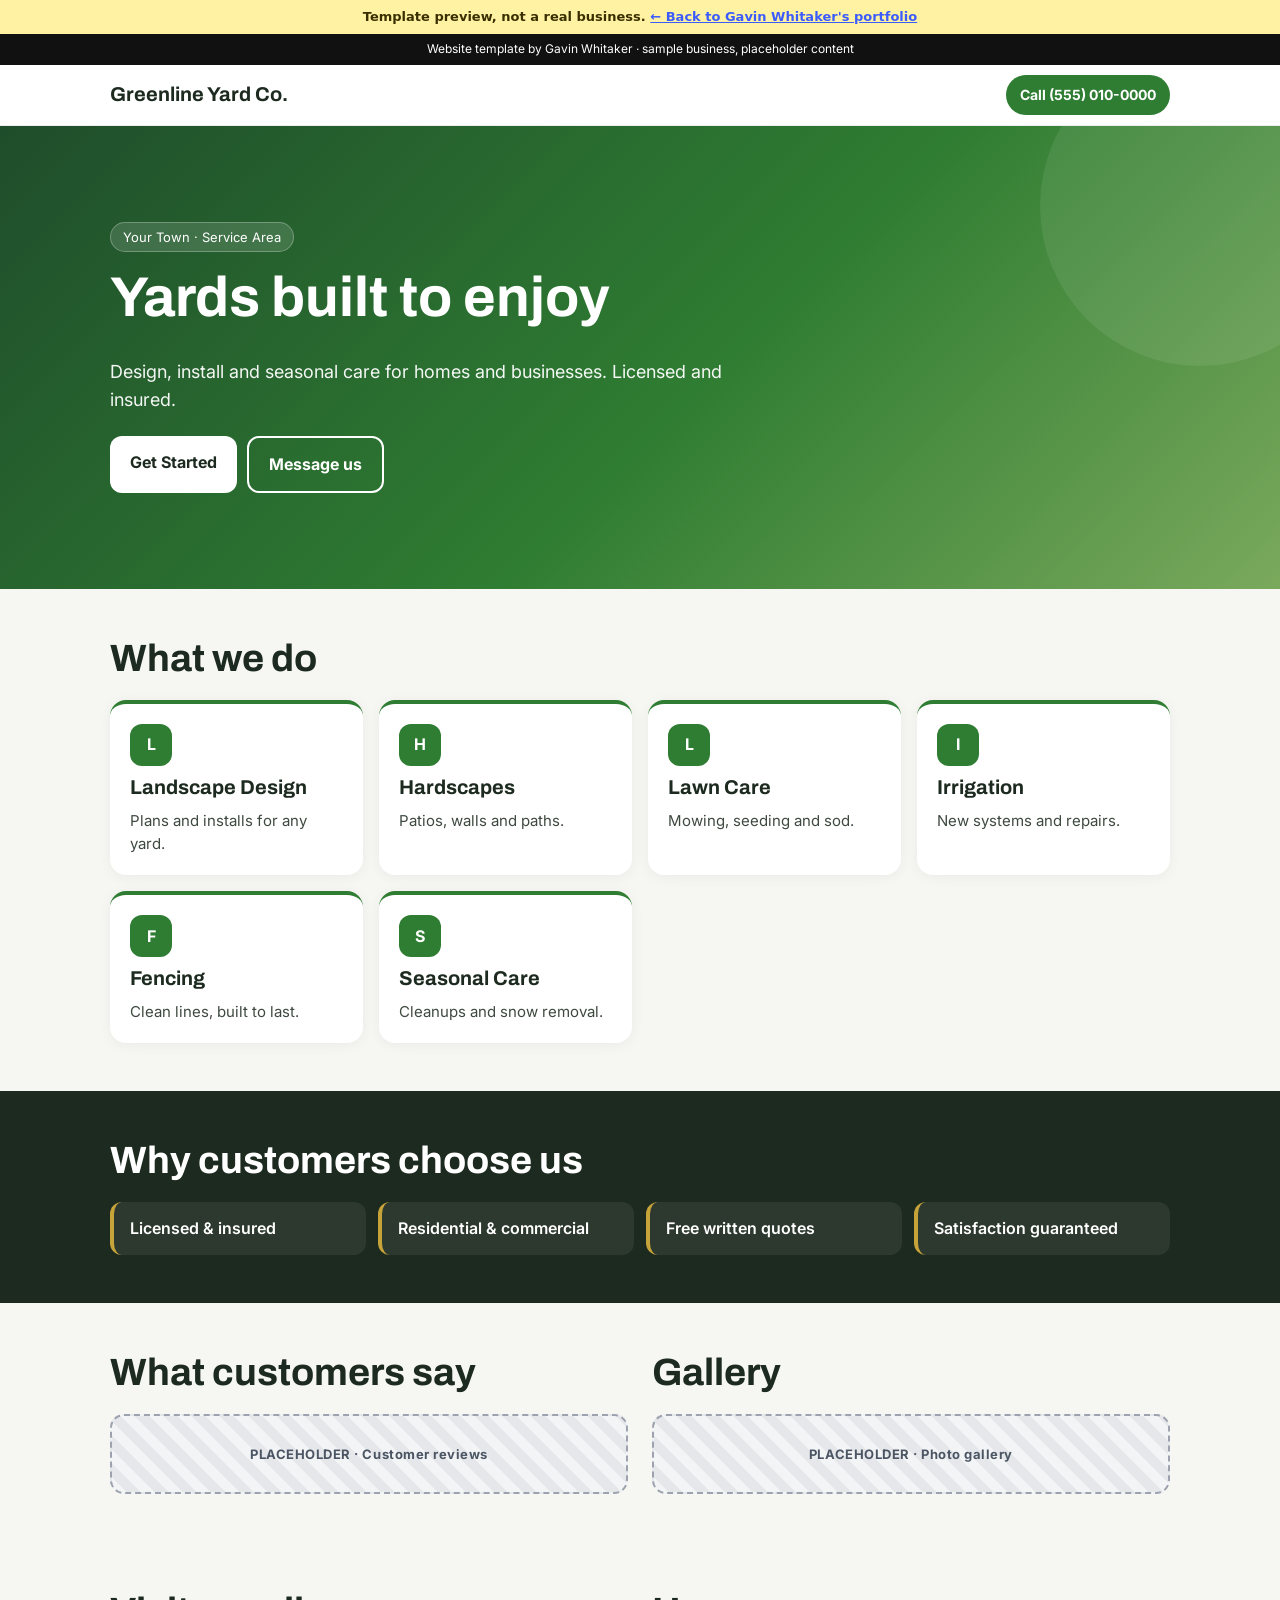
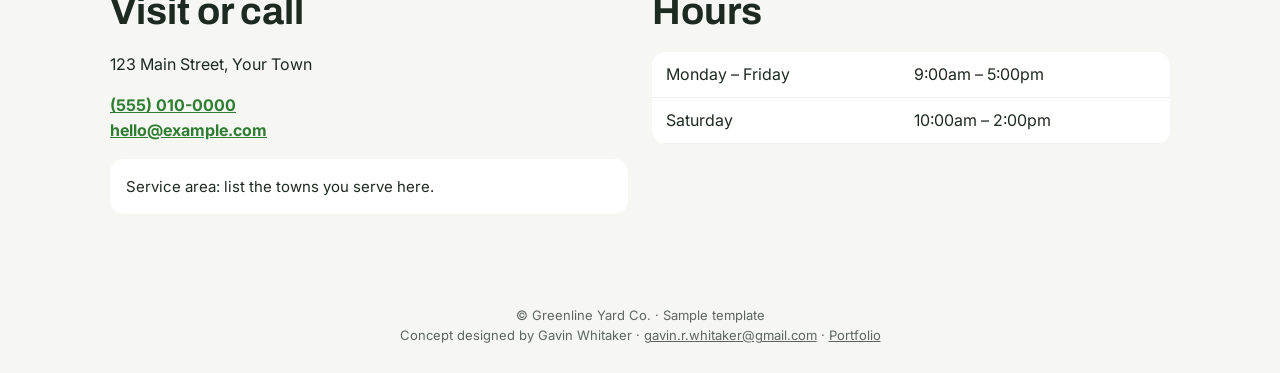
==== templates/greenline-yard-co/index.html @ edeb5aa5 "Add template gallery (templates.html) built from templates.json" ====
<!doctype html><html lang="en"><head><meta charset="utf-8"><meta name="robots" content="noindex, nofollow"><meta name="viewport" content="width=device-width,initial-scale=1">
<title>Greenline Yard Co. | Template</title>
<link href="https://fonts.googleapis.com/css2?family=Archivo:wght@500;700&family=Inter:wght@400;600;700&display=swap" rel="stylesheet">
<style>
:root{--bg:#f6f7f2;--ink:#1d2a1f;--acc:#2f7d32;--acc2:#c7a43a}
*{box-sizing:border-box}body{margin:0;font-family:Inter,system-ui,sans-serif;background:var(--bg);color:var(--ink);line-height:1.55;padding-bottom:76px}
h1,h2,h3{font-family:'Archivo',Georgia,serif;line-height:1.15;margin:0 0 .5em}
a{color:inherit}.wrap{max-width:1100px;margin:0 auto;padding:0 20px}
.mock{background:#111;color:#fff;font-size:12px;text-align:center;padding:6px}
header{position:sticky;top:0;z-index:5;background:rgba(255,255,255,.95);backdrop-filter:blur(6px);border-bottom:1px solid #0001}
header .wrap{display:flex;align-items:center;justify-content:space-between;height:60px}
.logo{font-family:'Archivo',serif;font-weight:700;font-size:20px}
.hcall{background:var(--acc);color:#fff;text-decoration:none;padding:9px 14px;border-radius:999px;font-weight:700;font-size:14px}
.hero{background:linear-gradient(135deg,#1f4d2b 0%,#2f7d32 55%,#7aa95c 100%);color:#fff;padding:56px 0 64px;position:relative;overflow:hidden}
.hero:after{content:"";position:absolute;right:-80px;top:-80px;width:320px;height:320px;border-radius:50%;background:#ffffff14}
.badge{display:inline-block;background:#ffffff22;border:1px solid #ffffff44;padding:4px 12px;border-radius:999px;font-size:13px;margin-bottom:14px}
.hero h1{font-size:clamp(32px,7vw,56px)}.hero p{font-size:18px;max-width:620px;opacity:.95}
.btns{display:flex;gap:10px;flex-wrap:wrap;margin-top:22px}
.btn{display:inline-block;padding:14px 20px;border-radius:12px;font-weight:700;text-decoration:none;background:#fff;color:var(--ink)}
.btn.alt{background:transparent;border:2px solid #fff;color:#fff}
section{padding:48px 0}h2{font-size:clamp(26px,5vw,38px)}
.grid{display:grid;gap:16px;grid-template-columns:repeat(auto-fit,minmax(230px,1fr))}
.card{background:#fff;border-radius:16px;padding:20px;box-shadow:0 2px 14px #0000000d;border-top:4px solid var(--acc)}
.card h3{font-size:20px}.card p{margin:0;font-size:15px;opacity:.85}
.ic{width:42px;height:42px;border-radius:12px;background:var(--acc);color:#fff;display:grid;place-items:center;font-weight:700;margin-bottom:10px}
.trust{background:var(--ink);color:#fff}.trust ul{list-style:none;padding:0;margin:0;display:grid;gap:12px;grid-template-columns:repeat(auto-fit,minmax(220px,1fr))}
.trust li{padding:14px 16px;border-radius:12px;background:#ffffff12;border-left:4px solid var(--acc2);font-weight:600}
blockquote{margin:0 0 14px;background:#fff;padding:18px;border-radius:14px;box-shadow:0 2px 10px #0000000a;font-style:italic}
cite{display:block;margin-top:8px;font-style:normal;font-weight:700;font-size:14px;color:var(--acc)}
.ph{border:2px dashed #9ca3af;background:repeating-linear-gradient(45deg,#f3f4f6,#f3f4f6 10px,#e5e7eb 10px,#e5e7eb 20px);color:#4b5563;border-radius:14px;padding:28px 16px;text-align:center;font-weight:700;font-size:13px;letter-spacing:.04em}
.two{display:grid;gap:24px;grid-template-columns:repeat(auto-fit,minmax(300px,1fr))}
table{width:100%;border-collapse:collapse;background:#fff;border-radius:14px;overflow:hidden}td{padding:10px 14px;border-bottom:1px solid #eee}
.area{background:#fff;padding:16px;border-radius:14px;font-size:15px}
.contact a{color:var(--acc);font-weight:700}
footer{padding:28px 0;font-size:13px;opacity:.7;text-align:center}
.sticky{position:fixed;left:0;right:0;bottom:0;display:grid;grid-template-columns:1fr 1fr;gap:8px;padding:10px;background:#fff;box-shadow:0 -4px 16px #0002;z-index:9}
.sticky a{text-align:center;padding:14px;border-radius:12px;font-weight:700;text-decoration:none;background:var(--acc);color:#fff}.sticky a+a{background:var(--ink)}
@media(min-width:900px){.sticky{display:none}body{padding-bottom:0}.hero{padding:96px 0}}
</style></head>
<body><div class="gw-note" style="background:#fff3a3;color:#3a2f00;font:600 13px/1.4 system-ui,sans-serif;text-align:center;padding:8px 12px">Template preview, not a real business. <a href="https://gavin-whitaker.github.io/templates.html" style="color:#3b5bfd">← Back to Gavin Whitaker's portfolio</a></div>
<div class="mock">Website template by Gavin Whitaker &middot; sample business, placeholder content</div>
<header><div class="wrap"><div class="logo">Greenline Yard Co.</div><a class="hcall" href="#contact">Call (555) 010-0000</a></div></header>
<div class="hero"><div class="wrap"><span class="badge">Your Town · Service Area</span><h1>Yards built to enjoy</h1><p>Design, install and seasonal care for homes and businesses. Licensed and insured.</p>
<div class="btns"><a class="btn" href="#contact">Get Started</a><a class="btn alt" href="#contact">Message us</a></div></div></div>
<section><div class="wrap"><h2>What we do</h2><div class="grid"><div class="card"><div class="ic">L</div><h3>Landscape Design</h3><p>Plans and installs for any yard.</p></div><div class="card"><div class="ic">H</div><h3>Hardscapes</h3><p>Patios, walls and paths.</p></div><div class="card"><div class="ic">L</div><h3>Lawn Care</h3><p>Mowing, seeding and sod.</p></div><div class="card"><div class="ic">I</div><h3>Irrigation</h3><p>New systems and repairs.</p></div><div class="card"><div class="ic">F</div><h3>Fencing</h3><p>Clean lines, built to last.</p></div><div class="card"><div class="ic">S</div><h3>Seasonal Care</h3><p>Cleanups and snow removal.</p></div></div></div></section>
<section class="trust"><div class="wrap"><h2>Why customers choose us</h2><ul><li>Licensed &amp; insured</li><li>Residential &amp; commercial</li><li>Free written quotes</li><li>Satisfaction guaranteed</li></ul></div></section>
<section><div class="wrap two"><div><h2>What customers say</h2><div class="ph">PLACEHOLDER &middot; Customer reviews</div></div><div><h2>Gallery</h2><div class="ph">PLACEHOLDER &middot; Photo gallery</div></div></div></section>
<section id="contact"><div class="wrap two contact"><div><h2>Visit or call</h2><p>123 Main Street, Your Town</p><p><a href="#contact">(555) 010-0000</a><br><a href="#contact">hello@example.com</a></p><p class="area">Service area: list the towns you serve here.</p></div><div><h2>Hours</h2><table><tr><td>Monday – Friday</td><td>9:00am – 5:00pm</td></tr><tr><td>Saturday</td><td>10:00am – 2:00pm</td></tr></table></div></div></section>
<footer>&copy; Greenline Yard Co. &middot; Sample template<br>Concept designed by Gavin Whitaker &middot; <a href="mailto:gavin.r.whitaker@gmail.com">gavin.r.whitaker@gmail.com</a> &middot; <a href="https://gavin-whitaker.github.io">Portfolio</a></footer>
<div class="sticky"><a href="#contact">Call</a><a href="#contact">Message</a></div>
</body></html>
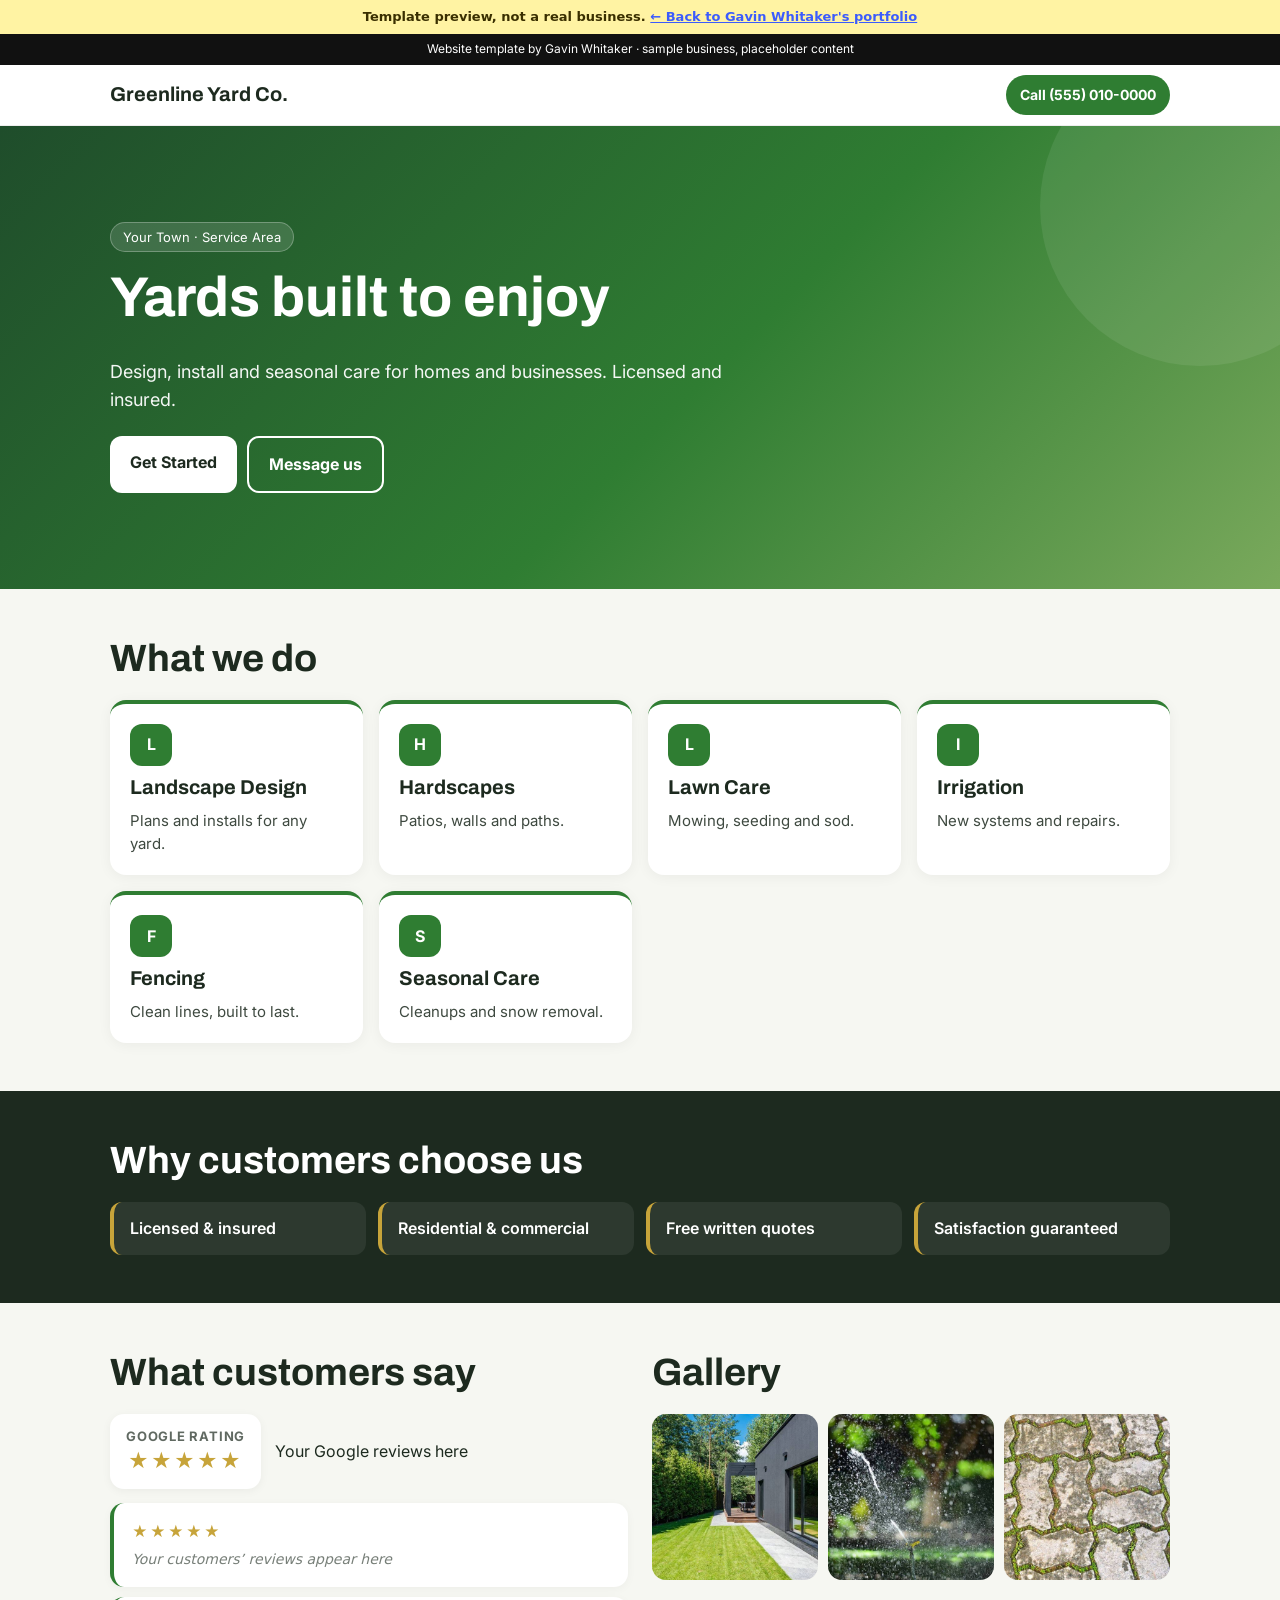
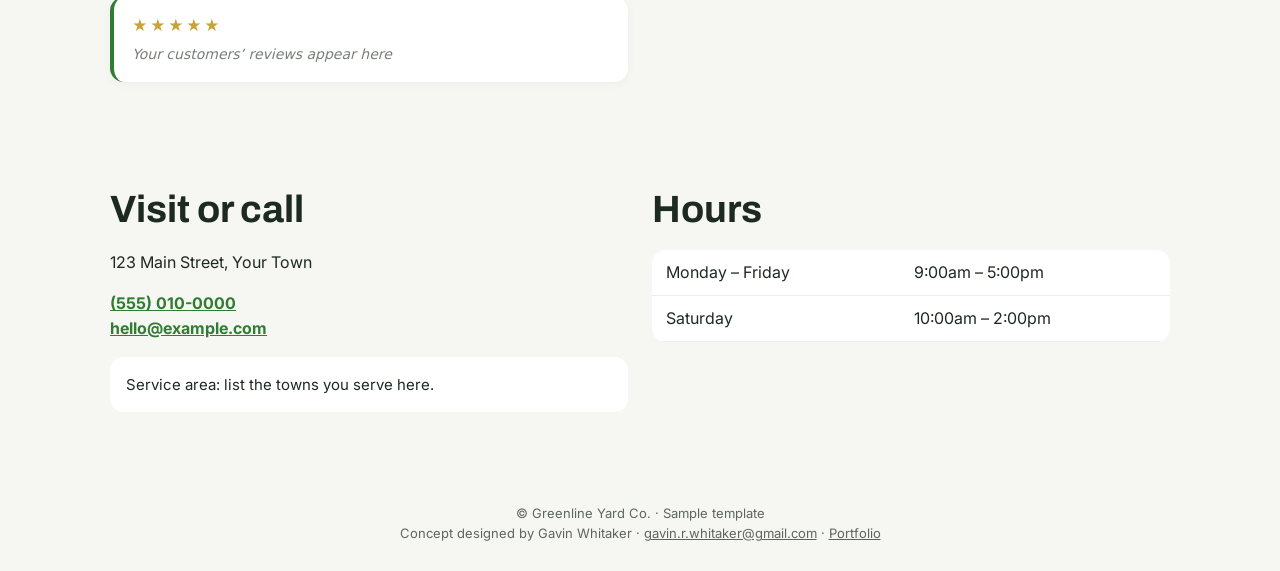
==== commit 99de881d: "Templates: gallery photos, Google reviews section, new thumbs and descriptions" ====
--- a/templates/greenline-yard-co/index.html
+++ b/templates/greenline-yard-co/index.html
@@ -36,6 +36,11 @@
 .sticky{position:fixed;left:0;right:0;bottom:0;display:grid;grid-template-columns:1fr 1fr;gap:8px;padding:10px;background:#fff;box-shadow:0 -4px 16px #0002;z-index:9}
 .sticky a{text-align:center;padding:14px;border-radius:12px;font-weight:700;text-decoration:none;background:var(--acc);color:#fff}.sticky a+a{background:var(--ink)}
 @media(min-width:900px){.sticky{display:none}body{padding-bottom:0}.hero{padding:96px 0}}
+.gal{display:grid;gap:10px;grid-template-columns:repeat(3,1fr)}.gal img{width:100%;aspect-ratio:1;object-fit:cover;border-radius:14px;display:block}
+.revtop{display:flex;align-items:center;gap:14px;margin-bottom:14px}.rbadge{background:#fff;border-radius:14px;padding:12px 16px;box-shadow:0 2px 10px #0000000d;text-align:center}
+.rbadge b{display:block;font-size:13px;letter-spacing:.06em;text-transform:uppercase;opacity:.7}.stars{color:var(--acc2);font-size:20px;letter-spacing:2px}
+.rcard{background:#fff;border-radius:14px;padding:16px 18px;margin-bottom:10px;box-shadow:0 2px 10px #0000000a;border-left:4px solid var(--acc)}
+.rcard .stars{font-size:15px}.rcard p{margin:6px 0 0;font-size:14px;opacity:.6;font-style:italic}
 </style></head>
 <body><div class="gw-note" style="background:#fff3a3;color:#3a2f00;font:600 13px/1.4 system-ui,sans-serif;text-align:center;padding:8px 12px">Template preview, not a real business. <a href="https://gavin-whitaker.github.io/templates.html" style="color:#3b5bfd">← Back to Gavin Whitaker's portfolio</a></div>
 <div class="mock">Website template by Gavin Whitaker &middot; sample business, placeholder content</div>
@@ -44,7 +49,7 @@
 <div class="btns"><a class="btn" href="#contact">Get Started</a><a class="btn alt" href="#contact">Message us</a></div></div></div>
 <section><div class="wrap"><h2>What we do</h2><div class="grid"><div class="card"><div class="ic">L</div><h3>Landscape Design</h3><p>Plans and installs for any yard.</p></div><div class="card"><div class="ic">H</div><h3>Hardscapes</h3><p>Patios, walls and paths.</p></div><div class="card"><div class="ic">L</div><h3>Lawn Care</h3><p>Mowing, seeding and sod.</p></div><div class="card"><div class="ic">I</div><h3>Irrigation</h3><p>New systems and repairs.</p></div><div class="card"><div class="ic">F</div><h3>Fencing</h3><p>Clean lines, built to last.</p></div><div class="card"><div class="ic">S</div><h3>Seasonal Care</h3><p>Cleanups and snow removal.</p></div></div></div></section>
 <section class="trust"><div class="wrap"><h2>Why customers choose us</h2><ul><li>Licensed &amp; insured</li><li>Residential &amp; commercial</li><li>Free written quotes</li><li>Satisfaction guaranteed</li></ul></div></section>
-<section><div class="wrap two"><div><h2>What customers say</h2><div class="ph">PLACEHOLDER &middot; Customer reviews</div></div><div><h2>Gallery</h2><div class="ph">PLACEHOLDER &middot; Photo gallery</div></div></div></section>
+<section><div class="wrap two"><div><h2>What customers say</h2><div class="revtop"><div class="rbadge"><b>Google rating</b><span class="stars">★★★★★</span></div><div>Your Google reviews here</div></div><div class="rcard"><span class="stars">★★★★★</span><p>Your customers’ reviews appear here</p></div><div class="rcard"><span class="stars">★★★★★</span><p>Your customers’ reviews appear here</p></div></div><div><h2>Gallery</h2><div class="gal"><img src="photo-1.jpg" alt="Stylish modern house exterior with a lush green yard and outdoor seating area" loading="lazy"><img src="photo-2.jpg" alt="Close-up of a garden sprinkler watering a lush green lawn with sunlight creating sparkling water droplets" loading="lazy"><img src="photo-3.jpg" alt="Close-up view of interlocking concrete pavement blocks with grass growing between them, Fès, Morocco" loading="lazy"></div></div></div></section>
 <section id="contact"><div class="wrap two contact"><div><h2>Visit or call</h2><p>123 Main Street, Your Town</p><p><a href="#contact">(555) 010-0000</a><br><a href="#contact">hello@example.com</a></p><p class="area">Service area: list the towns you serve here.</p></div><div><h2>Hours</h2><table><tr><td>Monday – Friday</td><td>9:00am – 5:00pm</td></tr><tr><td>Saturday</td><td>10:00am – 2:00pm</td></tr></table></div></div></section>
 <footer>&copy; Greenline Yard Co. &middot; Sample template<br>Concept designed by Gavin Whitaker &middot; <a href="mailto:gavin.r.whitaker@gmail.com">gavin.r.whitaker@gmail.com</a> &middot; <a href="https://gavin-whitaker.github.io">Portfolio</a></footer>
 <div class="sticky"><a href="#contact">Call</a><a href="#contact">Message</a></div>
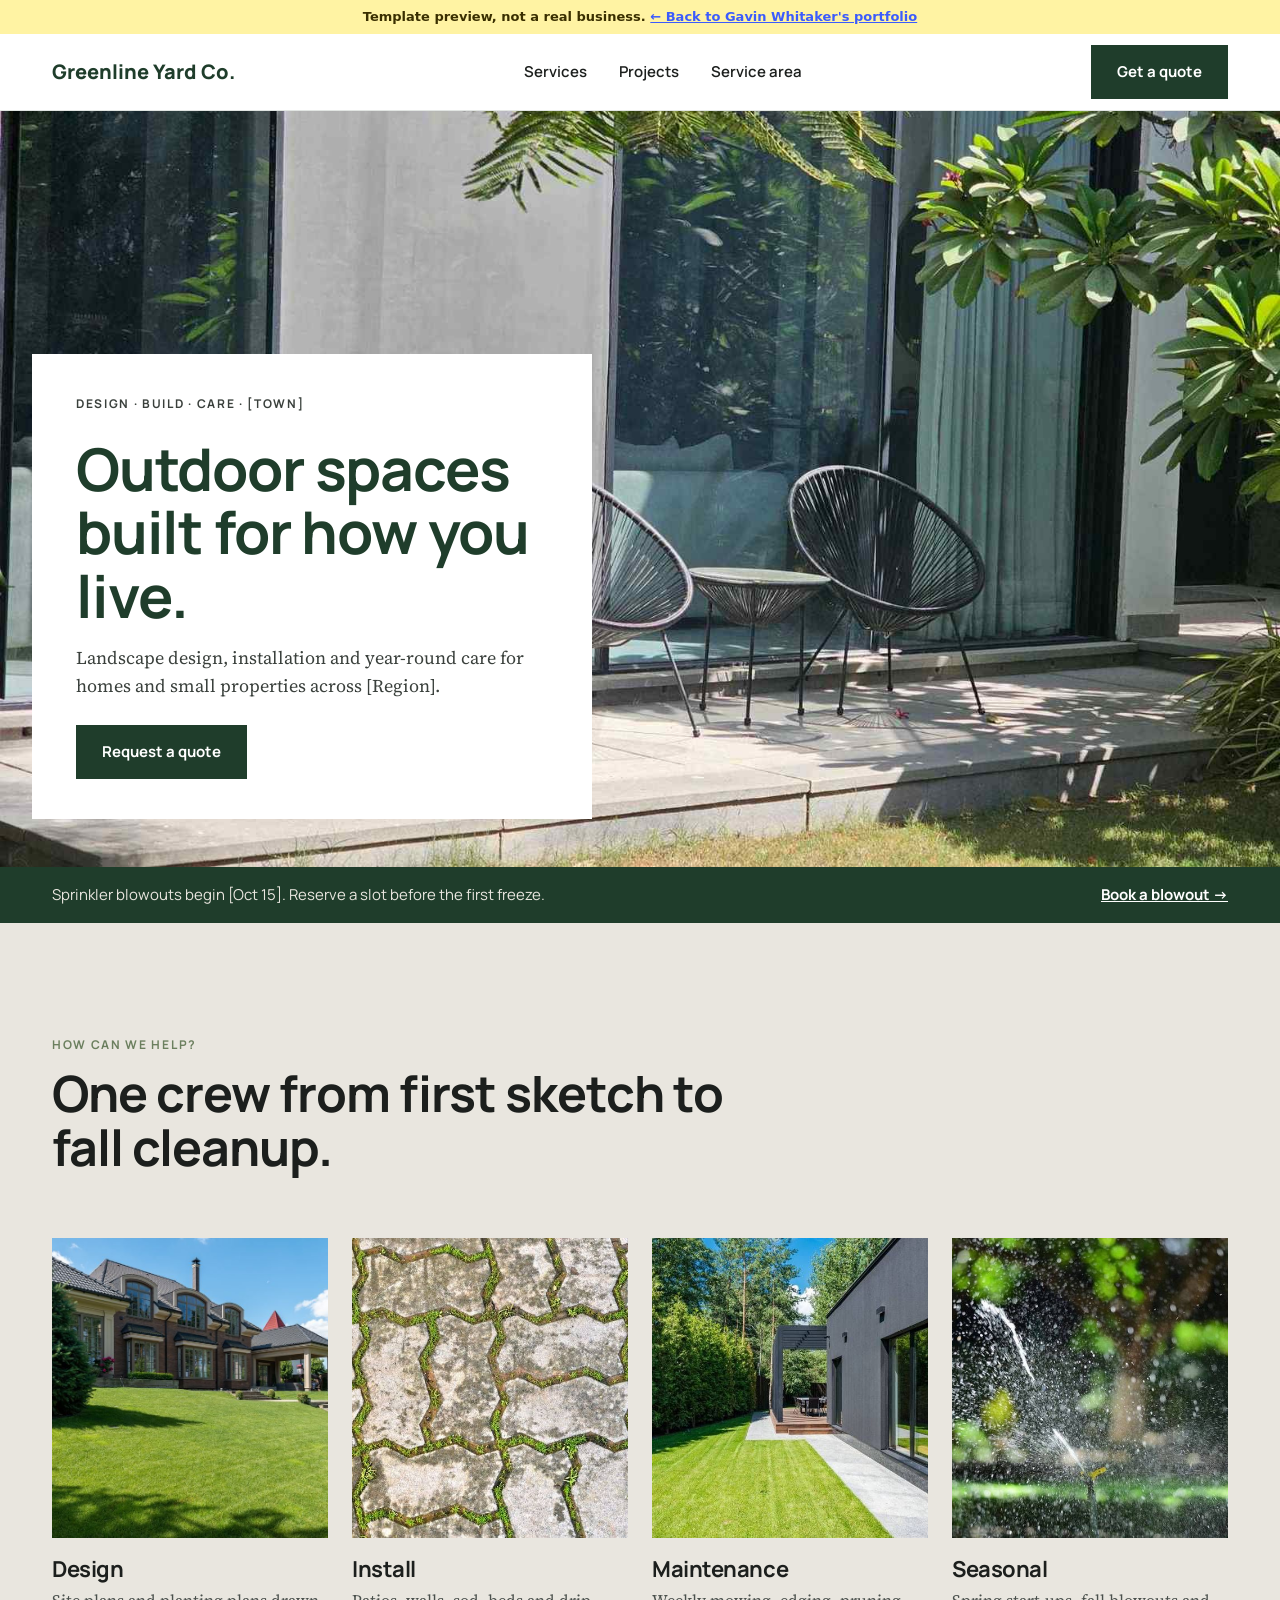
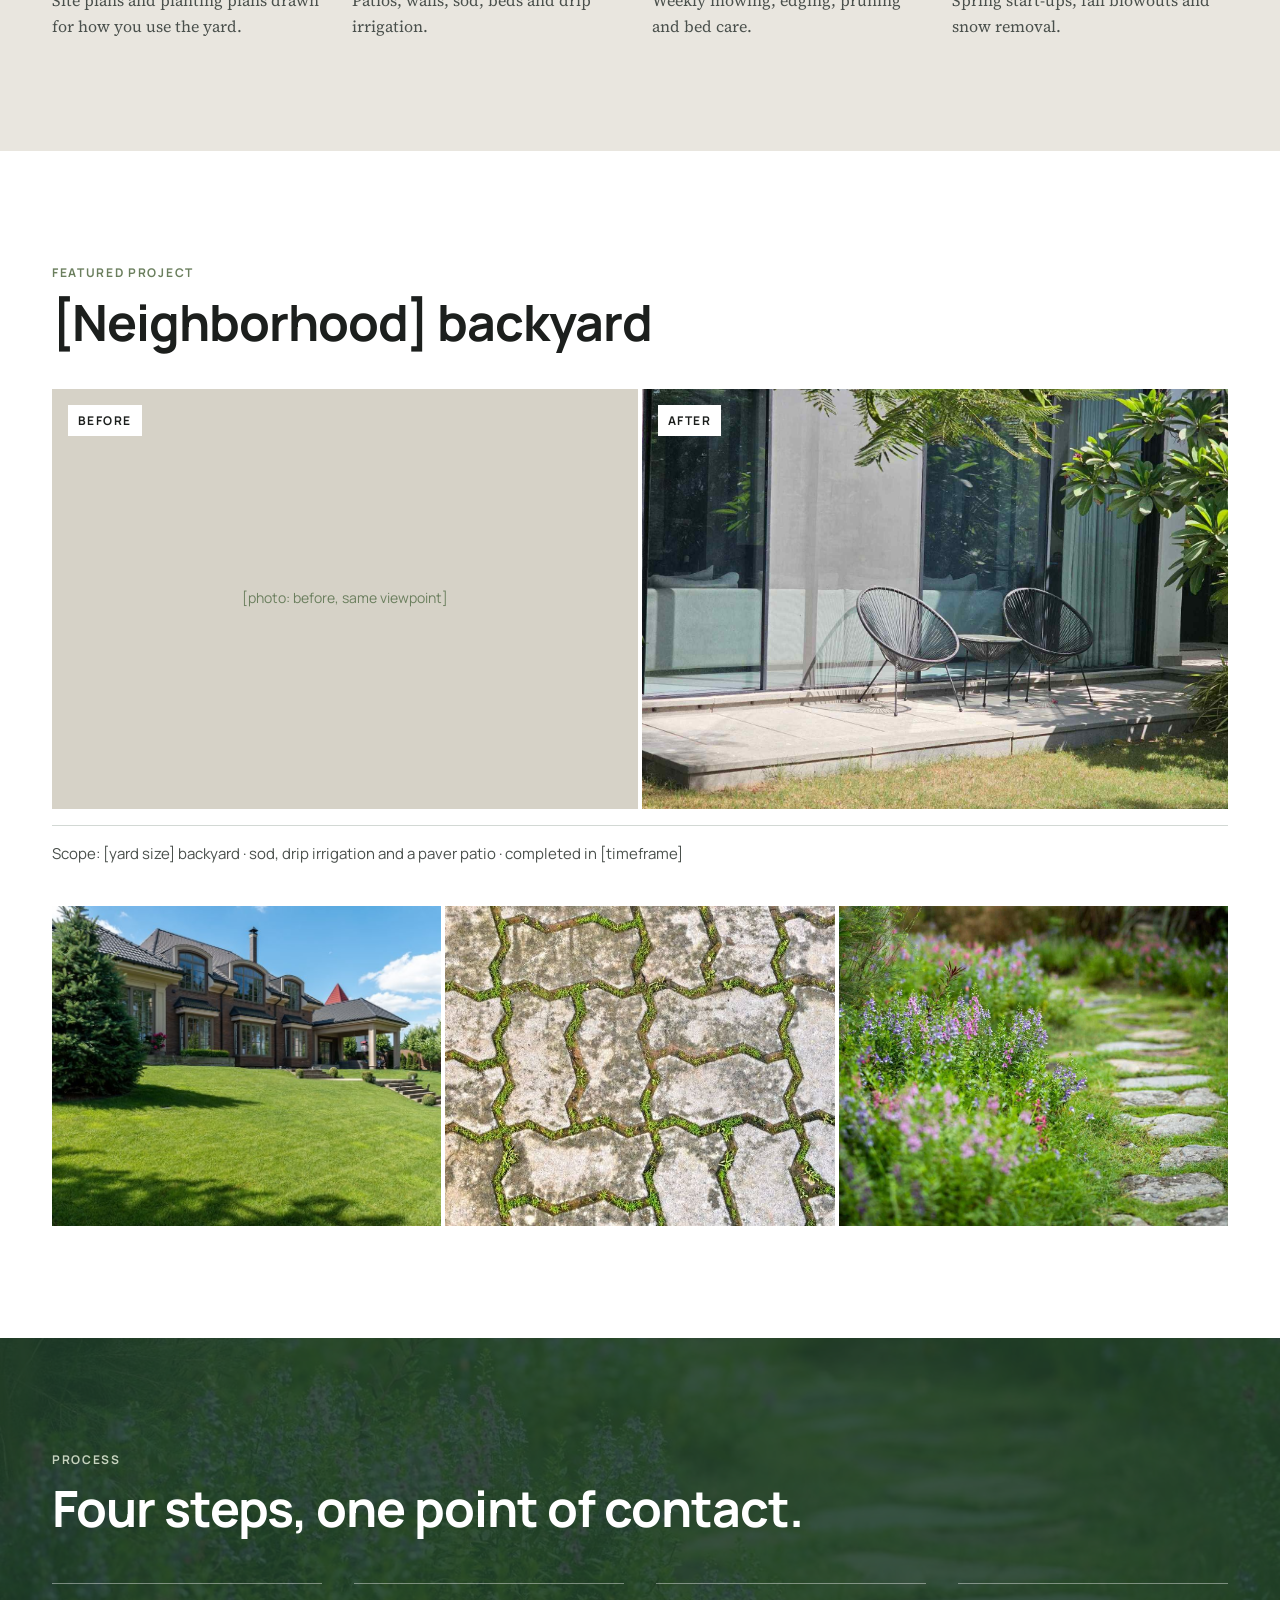
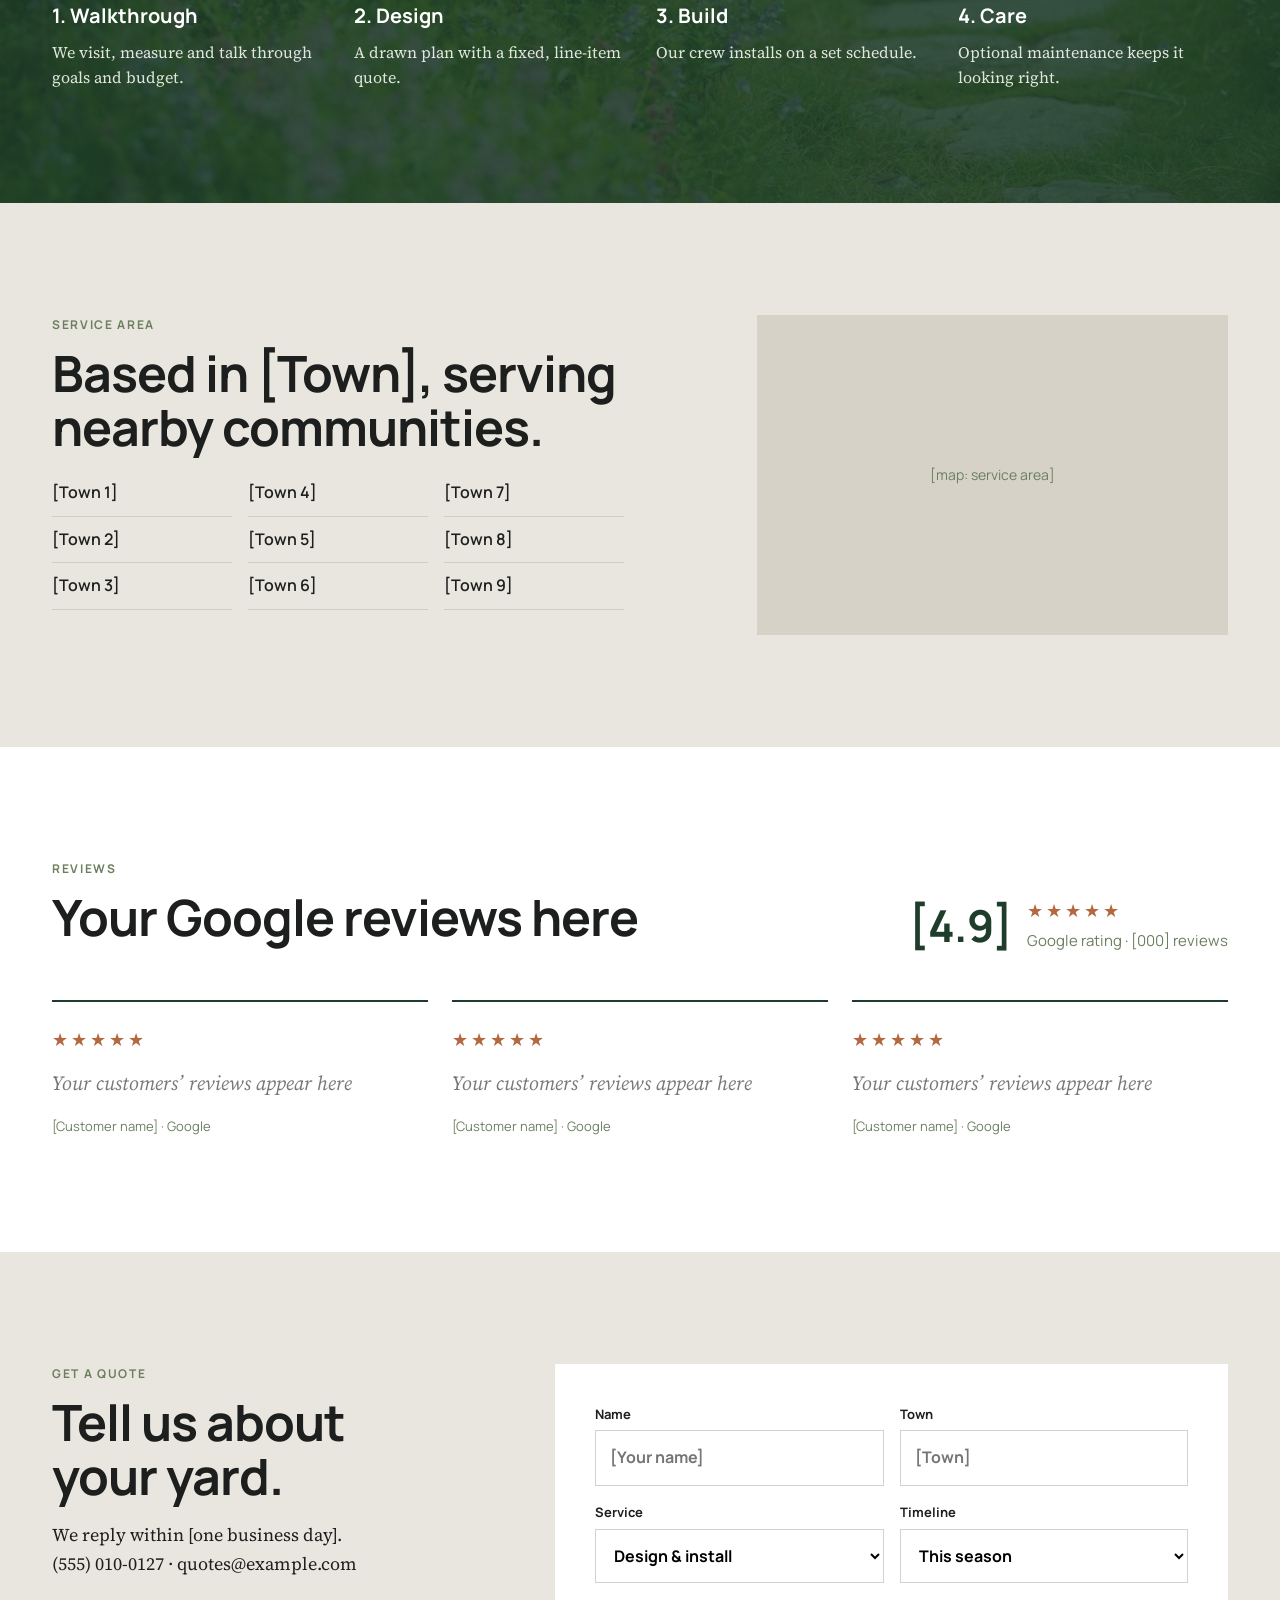
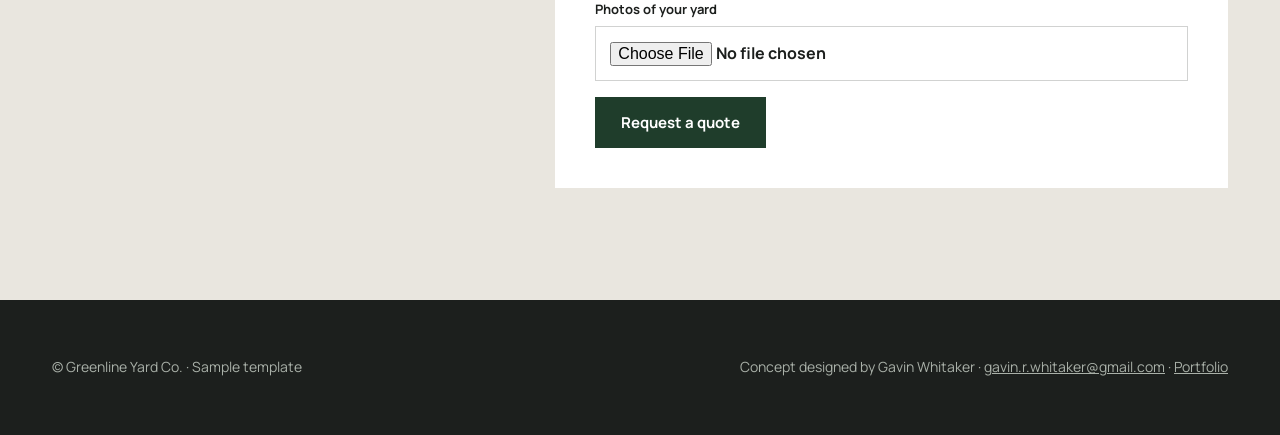
==== commit 602dbeef: "New homepage (Option 1), v3 templates" ====
--- a/templates/greenline-yard-co/index.html
+++ b/templates/greenline-yard-co/index.html
@@ -1,56 +1,45 @@
 <!doctype html><html lang="en"><head><meta charset="utf-8"><meta name="robots" content="noindex, nofollow"><meta name="viewport" content="width=device-width,initial-scale=1">
-<title>Greenline Yard Co. | Template</title>
-<link href="https://fonts.googleapis.com/css2?family=Archivo:wght@500;700&family=Inter:wght@400;600;700&display=swap" rel="stylesheet">
-<style>
-:root{--bg:#f6f7f2;--ink:#1d2a1f;--acc:#2f7d32;--acc2:#c7a43a}
-*{box-sizing:border-box}body{margin:0;font-family:Inter,system-ui,sans-serif;background:var(--bg);color:var(--ink);line-height:1.55;padding-bottom:76px}
-h1,h2,h3{font-family:'Archivo',Georgia,serif;line-height:1.15;margin:0 0 .5em}
-a{color:inherit}.wrap{max-width:1100px;margin:0 auto;padding:0 20px}
-.mock{background:#111;color:#fff;font-size:12px;text-align:center;padding:6px}
-header{position:sticky;top:0;z-index:5;background:rgba(255,255,255,.95);backdrop-filter:blur(6px);border-bottom:1px solid #0001}
-header .wrap{display:flex;align-items:center;justify-content:space-between;height:60px}
-.logo{font-family:'Archivo',serif;font-weight:700;font-size:20px}
-.hcall{background:var(--acc);color:#fff;text-decoration:none;padding:9px 14px;border-radius:999px;font-weight:700;font-size:14px}
-.hero{background:linear-gradient(135deg,#1f4d2b 0%,#2f7d32 55%,#7aa95c 100%);color:#fff;padding:56px 0 64px;position:relative;overflow:hidden}
-.hero:after{content:"";position:absolute;right:-80px;top:-80px;width:320px;height:320px;border-radius:50%;background:#ffffff14}
-.badge{display:inline-block;background:#ffffff22;border:1px solid #ffffff44;padding:4px 12px;border-radius:999px;font-size:13px;margin-bottom:14px}
-.hero h1{font-size:clamp(32px,7vw,56px)}.hero p{font-size:18px;max-width:620px;opacity:.95}
-.btns{display:flex;gap:10px;flex-wrap:wrap;margin-top:22px}
-.btn{display:inline-block;padding:14px 20px;border-radius:12px;font-weight:700;text-decoration:none;background:#fff;color:var(--ink)}
-.btn.alt{background:transparent;border:2px solid #fff;color:#fff}
-section{padding:48px 0}h2{font-size:clamp(26px,5vw,38px)}
-.grid{display:grid;gap:16px;grid-template-columns:repeat(auto-fit,minmax(230px,1fr))}
-.card{background:#fff;border-radius:16px;padding:20px;box-shadow:0 2px 14px #0000000d;border-top:4px solid var(--acc)}
-.card h3{font-size:20px}.card p{margin:0;font-size:15px;opacity:.85}
-.ic{width:42px;height:42px;border-radius:12px;background:var(--acc);color:#fff;display:grid;place-items:center;font-weight:700;margin-bottom:10px}
-.trust{background:var(--ink);color:#fff}.trust ul{list-style:none;padding:0;margin:0;display:grid;gap:12px;grid-template-columns:repeat(auto-fit,minmax(220px,1fr))}
-.trust li{padding:14px 16px;border-radius:12px;background:#ffffff12;border-left:4px solid var(--acc2);font-weight:600}
-blockquote{margin:0 0 14px;background:#fff;padding:18px;border-radius:14px;box-shadow:0 2px 10px #0000000a;font-style:italic}
-cite{display:block;margin-top:8px;font-style:normal;font-weight:700;font-size:14px;color:var(--acc)}
-.ph{border:2px dashed #9ca3af;background:repeating-linear-gradient(45deg,#f3f4f6,#f3f4f6 10px,#e5e7eb 10px,#e5e7eb 20px);color:#4b5563;border-radius:14px;padding:28px 16px;text-align:center;font-weight:700;font-size:13px;letter-spacing:.04em}
-.two{display:grid;gap:24px;grid-template-columns:repeat(auto-fit,minmax(300px,1fr))}
-table{width:100%;border-collapse:collapse;background:#fff;border-radius:14px;overflow:hidden}td{padding:10px 14px;border-bottom:1px solid #eee}
-.area{background:#fff;padding:16px;border-radius:14px;font-size:15px}
-.contact a{color:var(--acc);font-weight:700}
-footer{padding:28px 0;font-size:13px;opacity:.7;text-align:center}
-.sticky{position:fixed;left:0;right:0;bottom:0;display:grid;grid-template-columns:1fr 1fr;gap:8px;padding:10px;background:#fff;box-shadow:0 -4px 16px #0002;z-index:9}
-.sticky a{text-align:center;padding:14px;border-radius:12px;font-weight:700;text-decoration:none;background:var(--acc);color:#fff}.sticky a+a{background:var(--ink)}
-@media(min-width:900px){.sticky{display:none}body{padding-bottom:0}.hero{padding:96px 0}}
-.gal{display:grid;gap:10px;grid-template-columns:repeat(3,1fr)}.gal img{width:100%;aspect-ratio:1;object-fit:cover;border-radius:14px;display:block}
-.revtop{display:flex;align-items:center;gap:14px;margin-bottom:14px}.rbadge{background:#fff;border-radius:14px;padding:12px 16px;box-shadow:0 2px 10px #0000000d;text-align:center}
-.rbadge b{display:block;font-size:13px;letter-spacing:.06em;text-transform:uppercase;opacity:.7}.stars{color:var(--acc2);font-size:20px;letter-spacing:2px}
-.rcard{background:#fff;border-radius:14px;padding:16px 18px;margin-bottom:10px;box-shadow:0 2px 10px #0000000a;border-left:4px solid var(--acc)}
-.rcard .stars{font-size:15px}.rcard p{margin:6px 0 0;font-size:14px;opacity:.6;font-style:italic}
-</style></head>
-<body><div class="gw-note" style="background:#fff3a3;color:#3a2f00;font:600 13px/1.4 system-ui,sans-serif;text-align:center;padding:8px 12px">Template preview, not a real business. <a href="https://gavin-whitaker.github.io/templates.html" style="color:#3b5bfd">← Back to Gavin Whitaker's portfolio</a></div>
-<div class="mock">Website template by Gavin Whitaker &middot; sample business, placeholder content</div>
-<header><div class="wrap"><div class="logo">Greenline Yard Co.</div><a class="hcall" href="#contact">Call (555) 010-0000</a></div></header>
-<div class="hero"><div class="wrap"><span class="badge">Your Town · Service Area</span><h1>Yards built to enjoy</h1><p>Design, install and seasonal care for homes and businesses. Licensed and insured.</p>
-<div class="btns"><a class="btn" href="#contact">Get Started</a><a class="btn alt" href="#contact">Message us</a></div></div></div>
-<section><div class="wrap"><h2>What we do</h2><div class="grid"><div class="card"><div class="ic">L</div><h3>Landscape Design</h3><p>Plans and installs for any yard.</p></div><div class="card"><div class="ic">H</div><h3>Hardscapes</h3><p>Patios, walls and paths.</p></div><div class="card"><div class="ic">L</div><h3>Lawn Care</h3><p>Mowing, seeding and sod.</p></div><div class="card"><div class="ic">I</div><h3>Irrigation</h3><p>New systems and repairs.</p></div><div class="card"><div class="ic">F</div><h3>Fencing</h3><p>Clean lines, built to last.</p></div><div class="card"><div class="ic">S</div><h3>Seasonal Care</h3><p>Cleanups and snow removal.</p></div></div></div></section>
-<section class="trust"><div class="wrap"><h2>Why customers choose us</h2><ul><li>Licensed &amp; insured</li><li>Residential &amp; commercial</li><li>Free written quotes</li><li>Satisfaction guaranteed</li></ul></div></section>
-<section><div class="wrap two"><div><h2>What customers say</h2><div class="revtop"><div class="rbadge"><b>Google rating</b><span class="stars">★★★★★</span></div><div>Your Google reviews here</div></div><div class="rcard"><span class="stars">★★★★★</span><p>Your customers’ reviews appear here</p></div><div class="rcard"><span class="stars">★★★★★</span><p>Your customers’ reviews appear here</p></div></div><div><h2>Gallery</h2><div class="gal"><img src="photo-1.jpg" alt="Stylish modern house exterior with a lush green yard and outdoor seating area" loading="lazy"><img src="photo-2.jpg" alt="Close-up of a garden sprinkler watering a lush green lawn with sunlight creating sparkling water droplets" loading="lazy"><img src="photo-3.jpg" alt="Close-up view of interlocking concrete pavement blocks with grass growing between them, Fès, Morocco" loading="lazy"></div></div></div></section>
-<section id="contact"><div class="wrap two contact"><div><h2>Visit or call</h2><p>123 Main Street, Your Town</p><p><a href="#contact">(555) 010-0000</a><br><a href="#contact">hello@example.com</a></p><p class="area">Service area: list the towns you serve here.</p></div><div><h2>Hours</h2><table><tr><td>Monday – Friday</td><td>9:00am – 5:00pm</td></tr><tr><td>Saturday</td><td>10:00am – 2:00pm</td></tr></table></div></div></section>
-<footer>&copy; Greenline Yard Co. &middot; Sample template<br>Concept designed by Gavin Whitaker &middot; <a href="mailto:gavin.r.whitaker@gmail.com">gavin.r.whitaker@gmail.com</a> &middot; <a href="https://gavin-whitaker.github.io">Portfolio</a></footer>
-<div class="sticky"><a href="#contact">Call</a><a href="#contact">Message</a></div>
+<title>Greenline Yard Co. | Template</title><link rel="preconnect" href="https://fonts.gstatic.com" crossorigin><link href="https://fonts.googleapis.com/css2?family=Manrope:wght@600;700;800&family=Source+Serif+4:ital,opsz,wght@0,8..60,400;1,8..60,400&display=swap" rel="stylesheet">
+<style>*{box-sizing:border-box}html{scroll-behavior:smooth}body{margin:0;-webkit-font-smoothing:antialiased}img{max-width:100%;display:block}a{color:inherit}
+.w{max-width:1240px;margin:0 auto;padding:0 32px}@media(max-width:700px){.w{padding:0 20px}}
+.g12{display:grid;grid-template-columns:repeat(12,1fr);gap:32px}@media(max-width:860px){.g12{grid-template-columns:1fr;gap:24px}.g12>*{grid-column:1/-1!important}}
+section{padding:112px 0}@media(max-width:700px){section{padding:64px 0}}
+.rv{display:grid;grid-template-columns:repeat(3,1fr);gap:24px}@media(max-width:860px){.rv{grid-template-columns:1fr}}
+.mcall{display:none}@media(max-width:700px){.mcall{display:block;position:fixed;left:12px;right:12px;bottom:12px;z-index:20;text-align:center;padding:15px;font-weight:600;text-decoration:none}body{padding-bottom:76px}}
+body{font-family:'Source Serif 4',serif;background:#E9E6DF;color:#1C1F1D;font-size:18px;line-height:1.6}
+h1,h2,h3{font-family:Manrope,sans-serif;font-weight:700;line-height:1.08;margin:0 0 16px;letter-spacing:-.02em}h2{font-size:clamp(32px,4vw,50px)}
+.eyb{font-family:Manrope;font-weight:700;text-transform:uppercase;letter-spacing:.14em;font-size:12px;color:#6B7F5E;margin:0 0 12px}
+nav{background:#fff;position:sticky;top:0;z-index:10;border-bottom:1px solid #1F3D2B22}nav .w{display:flex;align-items:center;justify-content:space-between;height:76px;font-family:Manrope}
+.logo{font-weight:800;font-size:20px;color:#1F3D2B}.links{display:flex;gap:32px;font-size:15px;font-weight:600}.links a{text-decoration:none}
+.btn{display:inline-block;background:#1F3D2B;color:#fff;text-decoration:none;padding:15px 26px;font-family:Manrope;font-weight:700;font-size:15px;border-radius:0}.btn.l{background:#fff;color:#1F3D2B}
+.hero{position:relative;height:min(84vh,780px);min-height:540px;background:url(hero.jpg) center/cover}.hero .card{position:absolute;left:32px;bottom:48px;background:#fff;padding:40px 44px;max-width:560px}
+.hero h1{font-size:clamp(38px,4.6vw,60px);color:#1F3D2B}.hero p{margin:0 0 24px;color:#3a403c}@media(max-width:700px){.hero{height:auto;min-height:0;padding-top:300px}.hero .card{position:relative;left:0;bottom:0;padding:32px 20px}}
+.season{background:#1F3D2B;color:#E9E6DF;font-family:Manrope;font-size:15px}.season .w{display:flex;justify-content:space-between;gap:16px;flex-wrap:wrap;padding-top:16px;padding-bottom:16px}.season a{color:#fff;font-weight:700}
+.cards{display:grid;grid-template-columns:repeat(4,1fr);gap:24px;margin-top:48px}@media(max-width:960px){.cards{grid-template-columns:1fr 1fr}}@media(max-width:600px){.cards{grid-template-columns:1fr}}
+.cards img{height:300px;width:100%;object-fit:cover}.cards h3{font-size:22px;margin:20px 0 6px}.cards p{margin:0;font-size:16px;color:#4a504c}
+.proj{background:#fff}.ba{display:grid;grid-template-columns:1fr 1fr;gap:4px;margin:40px 0 16px}.ba figure{margin:0;position:relative}.ba img{width:100%;height:420px;object-fit:cover}.ba figcaption{position:absolute;left:16px;top:16px;background:#fff;font-family:Manrope;font-weight:700;font-size:12px;letter-spacing:.12em;padding:6px 10px;text-transform:uppercase}
+.ba .ph{height:420px;background:#d6d2c7;display:grid;place-items:center;color:#6B7F5E;font-family:Manrope;font-size:14px}@media(max-width:700px){.ba{grid-template-columns:1fr}.ba img,.ba .ph{height:260px}}
+.scope{font-family:Manrope;font-size:15px;color:#4a504c;border-top:1px solid #1F3D2B33;padding-top:16px}
+.proc{position:relative;background:url(bg.jpg) center/cover;color:#fff}.proc:before{content:"";position:absolute;inset:0;background:#1F3D2Be0}.proc .w{position:relative}
+.p4{display:grid;grid-template-columns:repeat(4,1fr);gap:32px;margin-top:48px}@media(max-width:860px){.p4{grid-template-columns:1fr 1fr}}.p4 b{font-family:Manrope;display:block;border-top:1px solid #ffffff66;padding-top:16px;margin-bottom:8px;font-size:20px}.p4 p{color:#dfe6dc;font-size:16px;margin:0}
+.area{columns:3;font-family:Manrope;font-weight:600;font-size:16px;padding:0;list-style:none}.area li{padding:10px 0;border-bottom:1px solid #1F3D2B22}@media(max-width:600px){.area{columns:2}}
+.map{background:#d6d2c7;min-height:320px;display:grid;place-items:center;color:#6B7F5E;font-family:Manrope;font-size:14px}
+form{background:#fff;padding:40px;display:grid;grid-template-columns:1fr 1fr;gap:16px}form label{font-family:Manrope;font-size:13px;font-weight:700;display:block}form .f{grid-column:1/-1}
+input,select{width:100%;padding:14px;border:1px solid #1C1F1D33;font:inherit;font-size:16px;margin-top:6px;background:#fff;border-radius:0}@media(max-width:600px){form{grid-template-columns:1fr;padding:24px}}
+.revs{background:#fff}.rhead{display:flex;justify-content:space-between;align-items:flex-end;flex-wrap:wrap;gap:24px;margin-bottom:40px}.rb{display:flex;gap:14px;align-items:center;font-family:Manrope}.rb b{font-size:44px;color:#1F3D2B}.rb small{color:#6B7F5E}
+.st{color:#B4683F;letter-spacing:3px}.rc{border-top:2px solid #1F3D2B;padding-top:24px}.rc p{font-size:20px;color:#1C1F1D99;margin:12px 0;font-style:italic}.rc span{font-family:Manrope;font-size:13px;color:#6B7F5E}
+.gal{display:grid;grid-template-columns:repeat(3,1fr);gap:4px;margin-top:40px}.gal img{height:320px;width:100%;object-fit:cover}@media(max-width:700px){.gal{grid-template-columns:1fr}.gal img{height:220px}}
+footer{background:#1C1F1D;color:#a9b0a8;font-family:Manrope;font-size:14px;padding:56px 0}footer .w{display:flex;justify-content:space-between;flex-wrap:wrap;gap:20px}.mcall{background:#1F3D2B;color:#fff;font-family:Manrope}@media(max-width:860px){.links{display:none}}</style></head><body><div class="gw-note" style="background:#fff3a3;color:#3a2f00;font:600 13px/1.4 system-ui,sans-serif;text-align:center;padding:8px 12px">Template preview, not a real business. <a href="https://gavin-whitaker.github.io/templates.html" style="color:#3b5bfd">← Back to Gavin Whitaker's portfolio</a></div>
+
+<nav><div class="w"><div class="logo">Greenline Yard Co.</div><div class="links"><a href="#services">Services</a><a href="#projects">Projects</a><a href="#area">Service area</a></div><a class="btn" href="#quote">Get a quote</a></div></nav>
+<header class="hero"><div class="card"><p class="eyb">Design · Build · Care · [Town]</p><h1>Outdoor spaces built for how you live.</h1><p>Landscape design, installation and year-round care for homes and small properties across [Region].</p><a class="btn" href="#quote">Request a quote</a></div></header>
+<div class="season"><div class="w"><span>Sprinkler blowouts begin [Oct 15]. Reserve a slot before the first freeze.</span><a href="#quote">Book a blowout →</a></div></div>
+<section id="services"><div class="w"><div class="g12"><div style="grid-column:1/8"><p class="eyb">How can we help?</p><h2>One crew from first sketch to fall cleanup.</h2></div></div><div class="cards"><div><img src="photo-4.jpg" alt="Finished front landscape"><h3>Design</h3><p>Site plans and planting plans drawn for how you use the yard.</p></div><div><img src="photo-3.jpg" alt="Pavers with grass joints"><h3>Install</h3><p>Patios, walls, sod, beds and drip irrigation.</p></div><div><img src="photo-1.jpg" alt="Maintained lawn"><h3>Maintenance</h3><p>Weekly mowing, edging, pruning and bed care.</p></div><div><img src="photo-2.jpg" alt="Sprinkler watering lawn"><h3>Seasonal</h3><p>Spring start-ups, fall blowouts and snow removal.</p></div></div></div></section>
+<section id="projects" class="proj"><div class="w"><p class="eyb">Featured project</p><h2>[Neighborhood] backyard</h2><div class="ba"><figure><div class="ph">[photo: before, same viewpoint]</div><figcaption>Before</figcaption></figure><figure><img src="hero.jpg" alt="Finished patio and lawn"><figcaption>After</figcaption></figure></div><p class="scope">Scope: [yard size] backyard · sod, drip irrigation and a paver patio · completed in [timeframe]</p>
+<div class="gal"><img src="photo-4.jpg" alt="Front landscape"><img src="photo-3.jpg" alt="Paver detail"><img src="bg.jpg" alt="Stone garden path"></div></div></section>
+<section class="proc"><div class="w"><p class="eyb" style="color:#c7d3bf">Process</p><h2>Four steps, one point of contact.</h2><div class="p4"><div><b>1. Walkthrough</b><p>We visit, measure and talk through goals and budget.</p></div><div><b>2. Design</b><p>A drawn plan with a fixed, line-item quote.</p></div><div><b>3. Build</b><p>Our crew installs on a set schedule.</p></div><div><b>4. Care</b><p>Optional maintenance keeps it looking right.</p></div></div></div></section>
+<section id="area"><div class="w g12"><div style="grid-column:1/7"><p class="eyb">Service area</p><h2>Based in [Town], serving nearby communities.</h2><ul class="area"><li>[Town 1]</li><li>[Town 2]</li><li>[Town 3]</li><li>[Town 4]</li><li>[Town 5]</li><li>[Town 6]</li><li>[Town 7]</li><li>[Town 8]</li><li>[Town 9]</li></ul></div><div class="map" style="grid-column:8/13">[map: service area]</div></div></section>
+<section class="revs revs"><div class="w"><div class="rhead"><div><p class="eyb">Reviews</p><h2>Your Google reviews here</h2></div><div class="rb"><b>[4.9]</b><div><div class="st">★★★★★</div><small>Google rating · [000] reviews</small></div></div></div><div class="rv"><div class="rc"><div class="st">★★★★★</div><p>Your customers’ reviews appear here</p><span>[Customer name] · Google</span></div><div class="rc"><div class="st">★★★★★</div><p>Your customers’ reviews appear here</p><span>[Customer name] · Google</span></div><div class="rc"><div class="st">★★★★★</div><p>Your customers’ reviews appear here</p><span>[Customer name] · Google</span></div></div></div></section>
+<section id="quote"><div class="w g12"><div style="grid-column:1/5"><p class="eyb">Get a quote</p><h2>Tell us about your yard.</h2><p>We reply within [one business day].<br>(555) 010-0127 · quotes@example.com</p></div><form style="grid-column:6/13" onsubmit="return false"><label>Name<input placeholder="[Your name]"></label><label>Town<input placeholder="[Town]"></label><label>Service<select><option>Design &amp; install</option><option>Maintenance</option><option>Seasonal</option></select></label><label>Timeline<select><option>This season</option><option>Next season</option></select></label><label class="f">Photos of your yard<input type="file"></label><div class="f"><button class="btn" style="border:0">Request a quote</button></div></form></div></section>
+<footer><div class="w"><span>© Greenline Yard Co. · Sample template</span><span>Concept designed by Gavin Whitaker &middot; <a href="mailto:gavin.r.whitaker@gmail.com">gavin.r.whitaker@gmail.com</a> &middot; <a href="https://gavin-whitaker.github.io">Portfolio</a></span></div></footer><a class="mcall" href="tel:5550100127">Call for a quote</a>
 </body></html>
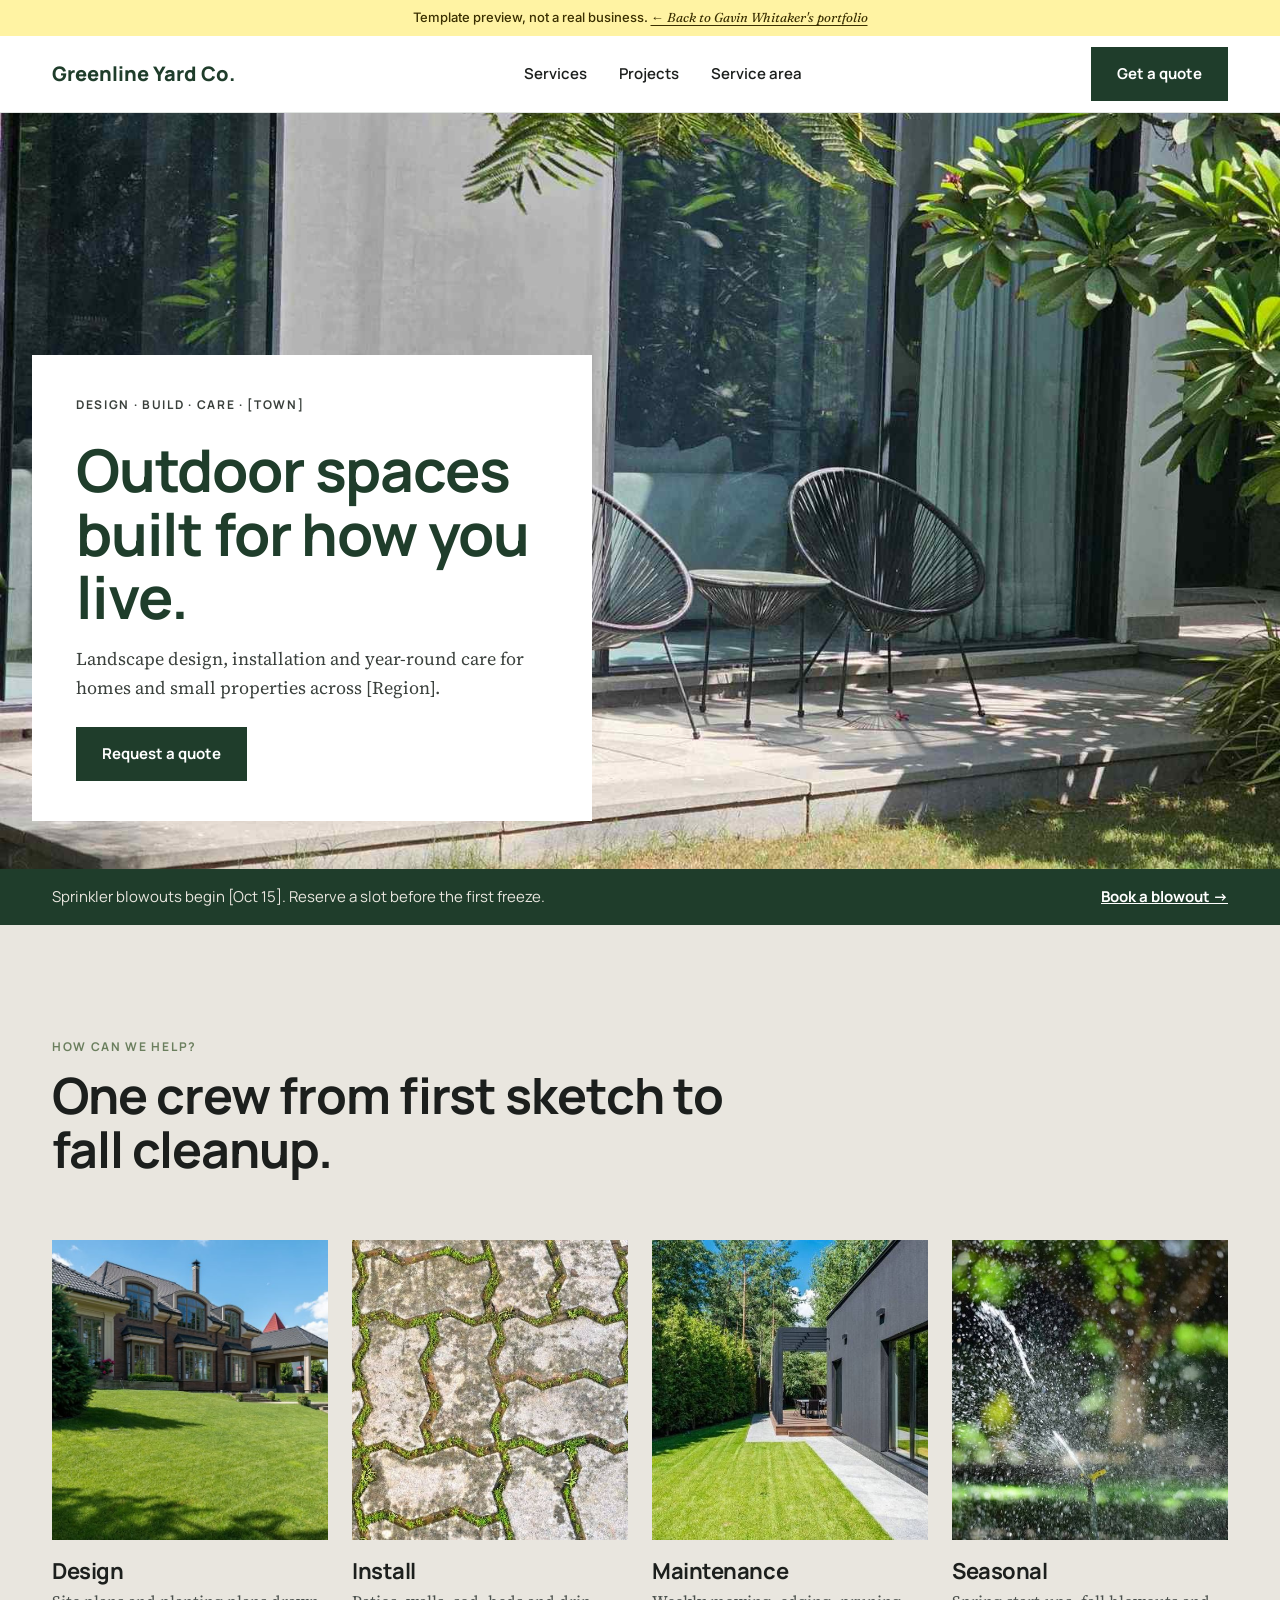
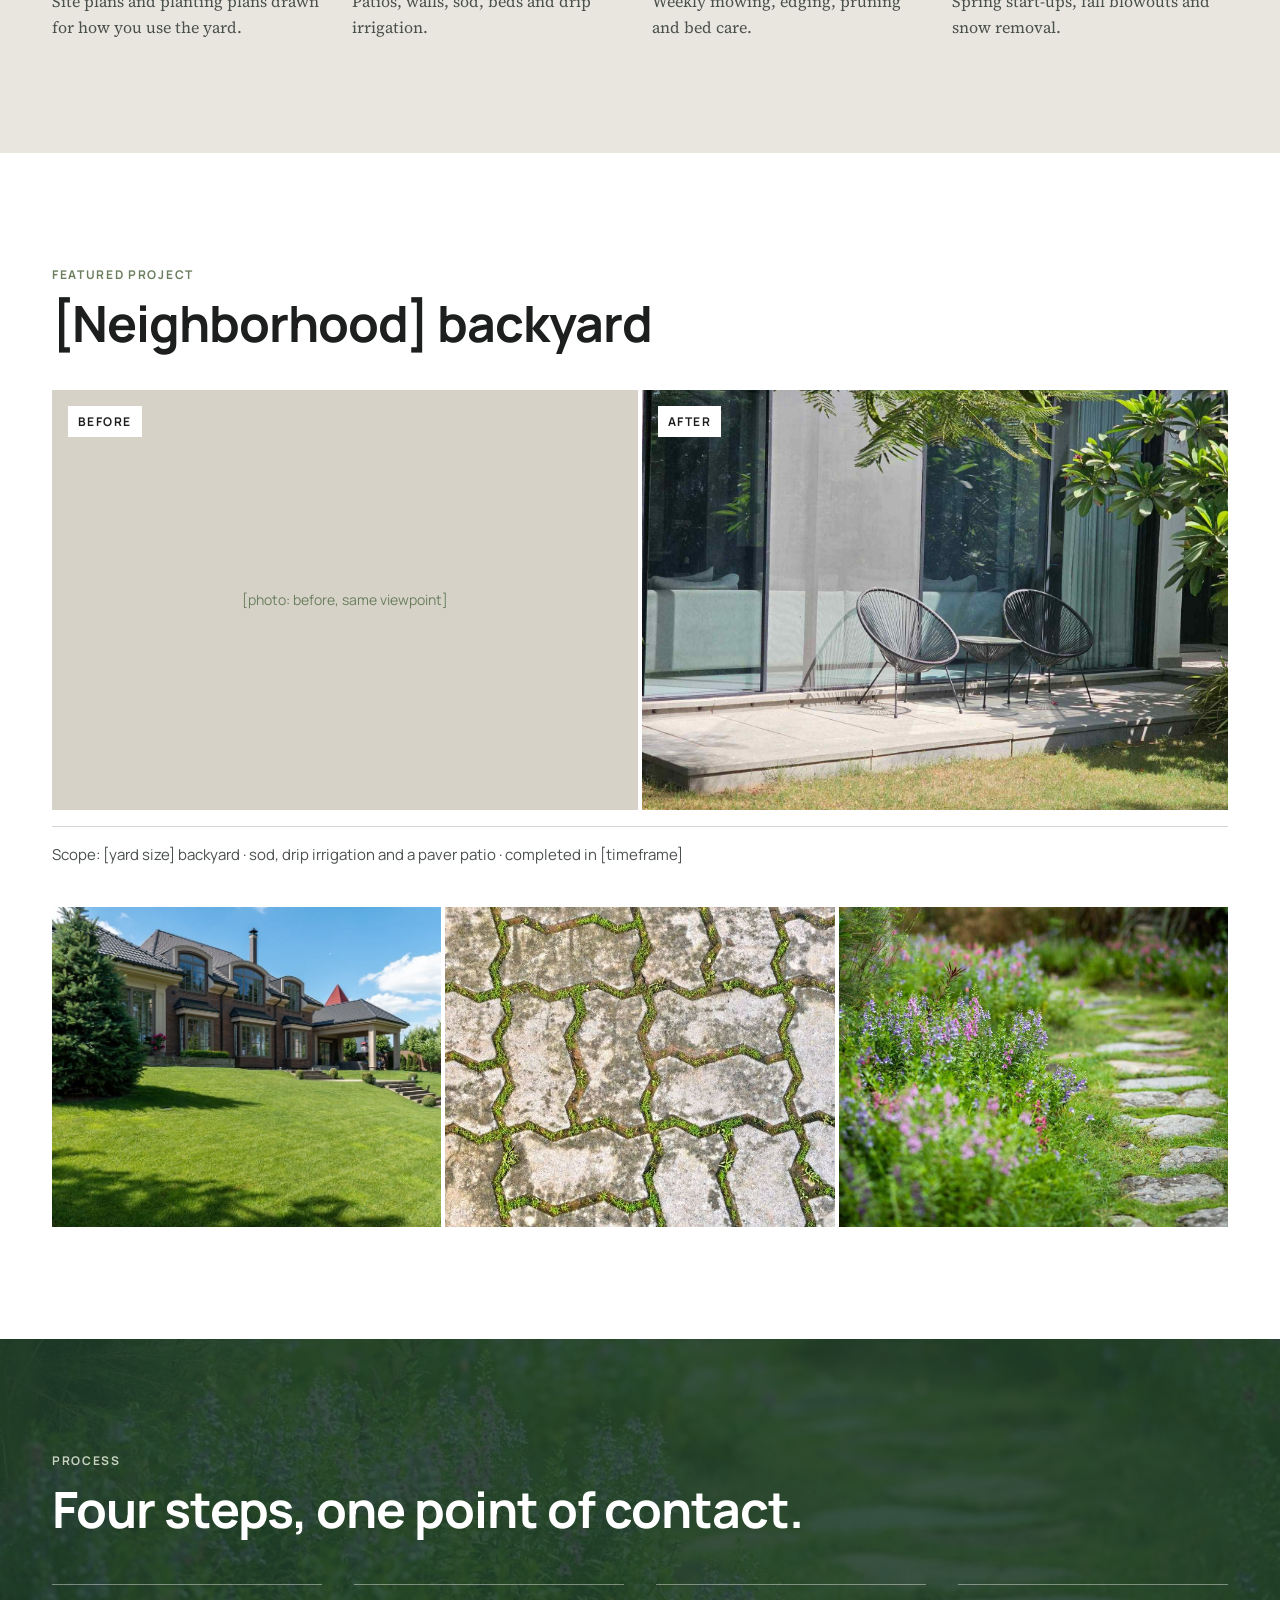
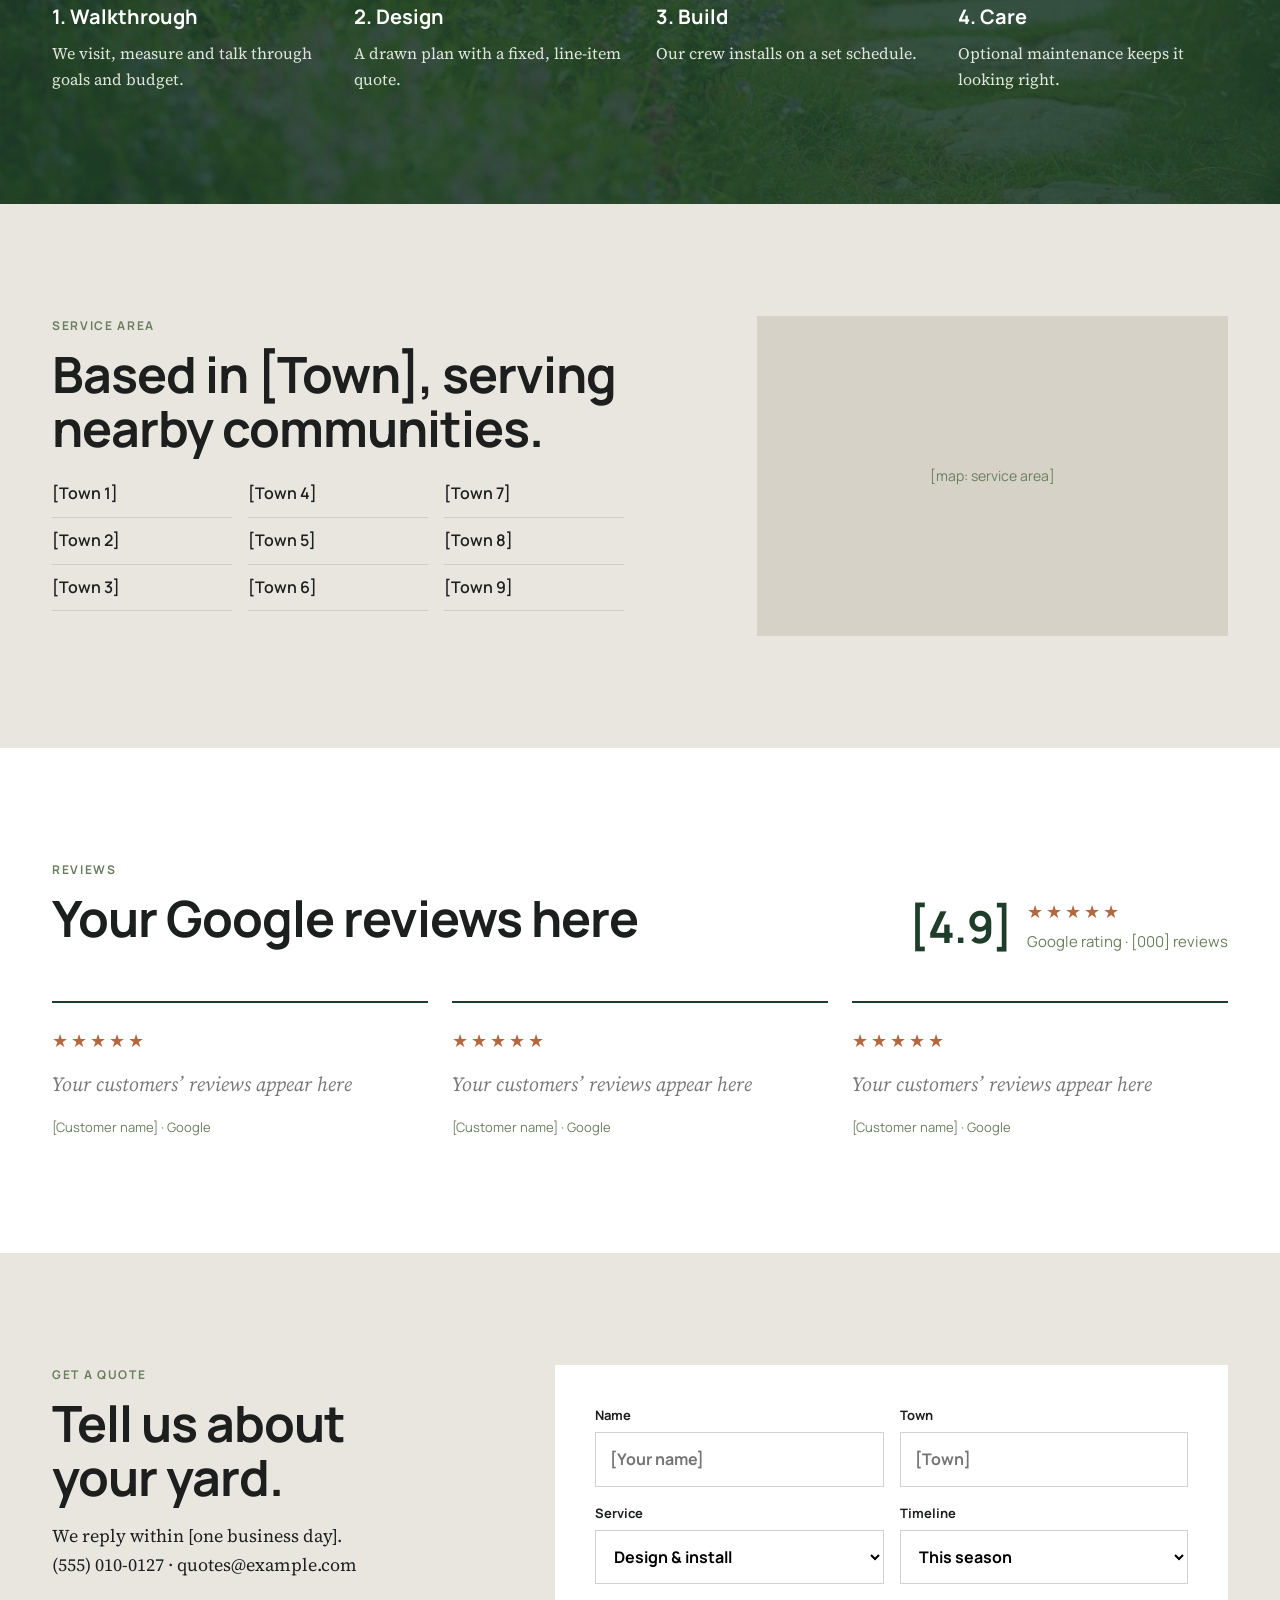
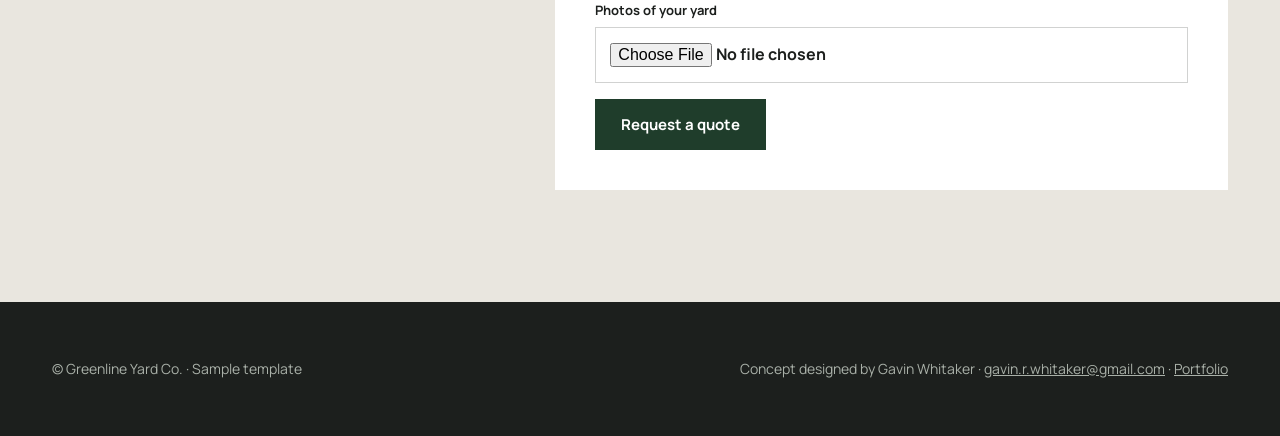
==== commit 7b823bfd: "Family hero photo, QA fixes: editorial chrome, WebP, bakery overflow, meta/OG, EXIF stripped" ====
--- a/templates/greenline-yard-co/index.html
+++ b/templates/greenline-yard-co/index.html
@@ -29,7 +29,7 @@
 .revs{background:#fff}.rhead{display:flex;justify-content:space-between;align-items:flex-end;flex-wrap:wrap;gap:24px;margin-bottom:40px}.rb{display:flex;gap:14px;align-items:center;font-family:Manrope}.rb b{font-size:44px;color:#1F3D2B}.rb small{color:#6B7F5E}
 .st{color:#B4683F;letter-spacing:3px}.rc{border-top:2px solid #1F3D2B;padding-top:24px}.rc p{font-size:20px;color:#1C1F1D99;margin:12px 0;font-style:italic}.rc span{font-family:Manrope;font-size:13px;color:#6B7F5E}
 .gal{display:grid;grid-template-columns:repeat(3,1fr);gap:4px;margin-top:40px}.gal img{height:320px;width:100%;object-fit:cover}@media(max-width:700px){.gal{grid-template-columns:1fr}.gal img{height:220px}}
-footer{background:#1C1F1D;color:#a9b0a8;font-family:Manrope;font-size:14px;padding:56px 0}footer .w{display:flex;justify-content:space-between;flex-wrap:wrap;gap:20px}.mcall{background:#1F3D2B;color:#fff;font-family:Manrope}@media(max-width:860px){.links{display:none}}</style></head><body><div class="gw-note" style="background:#fff3a3;color:#3a2f00;font:600 13px/1.4 system-ui,sans-serif;text-align:center;padding:8px 12px">Template preview, not a real business. <a href="https://gavin-whitaker.github.io/templates.html" style="color:#3b5bfd">← Back to Gavin Whitaker's portfolio</a></div>
+footer{background:#1C1F1D;color:#a9b0a8;font-family:Manrope;font-size:14px;padding:56px 0}footer .w{display:flex;justify-content:space-between;flex-wrap:wrap;gap:20px}.mcall{background:#1F3D2B;color:#fff;font-family:Manrope}@media(max-width:860px){.links{display:none}}</style></head><body><link rel="stylesheet" href="../../css/gw.css"><div class="gw-note">Template preview, not a real business. <a href="https://gavin-whitaker.github.io/templates.html">← Back to Gavin Whitaker's portfolio</a></div>
 
 <nav><div class="w"><div class="logo">Greenline Yard Co.</div><div class="links"><a href="#services">Services</a><a href="#projects">Projects</a><a href="#area">Service area</a></div><a class="btn" href="#quote">Get a quote</a></div></nav>
 <header class="hero"><div class="card"><p class="eyb">Design · Build · Care · [Town]</p><h1>Outdoor spaces built for how you live.</h1><p>Landscape design, installation and year-round care for homes and small properties across [Region].</p><a class="btn" href="#quote">Request a quote</a></div></header>
--- a/css/gw.css
+++ b/css/gw.css
@@ -0,0 +1,6 @@
+/* Gavin Whitaker portfolio chrome for sample sites and template previews (banner, back link, credits). */
+@import url("https://fonts.googleapis.com/css2?family=Fraunces:ital,opsz,wght@0,9..144,400;1,9..144,400&family=Inter:wght@400;600&display=swap");
+.gw-note,.sample{font:500 13px/1.5 Inter,system-ui,sans-serif!important;letter-spacing:0!important;text-transform:none!important}
+.gw-note{background:#fff3a3;color:#3a2f00;text-align:center;padding:8px 12px}
+.gw-note a,.sample a{font-family:Fraunces,Georgia,serif!important;font-style:italic;font-weight:400;color:inherit!important;text-decoration:underline;text-underline-offset:3px}
+.gw-credit,.gw-credit a{font-family:Inter,system-ui,sans-serif!important}
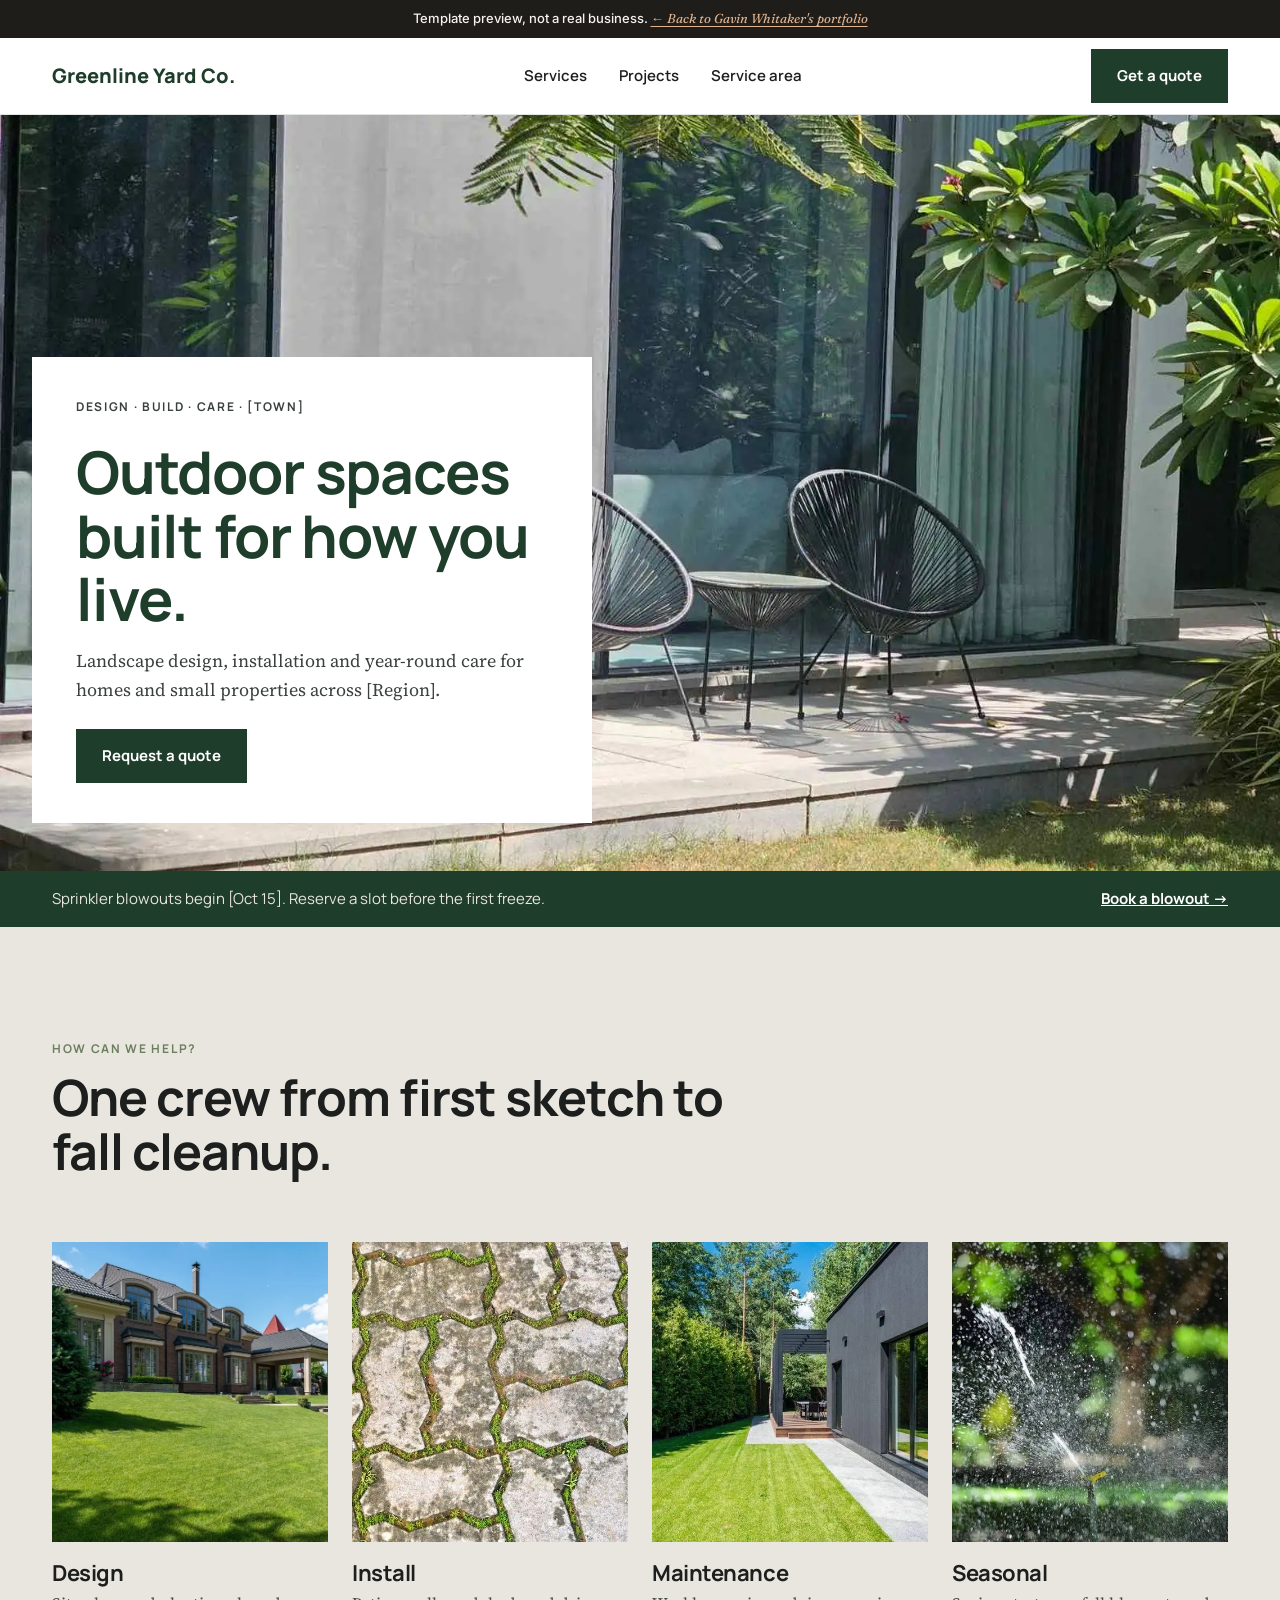
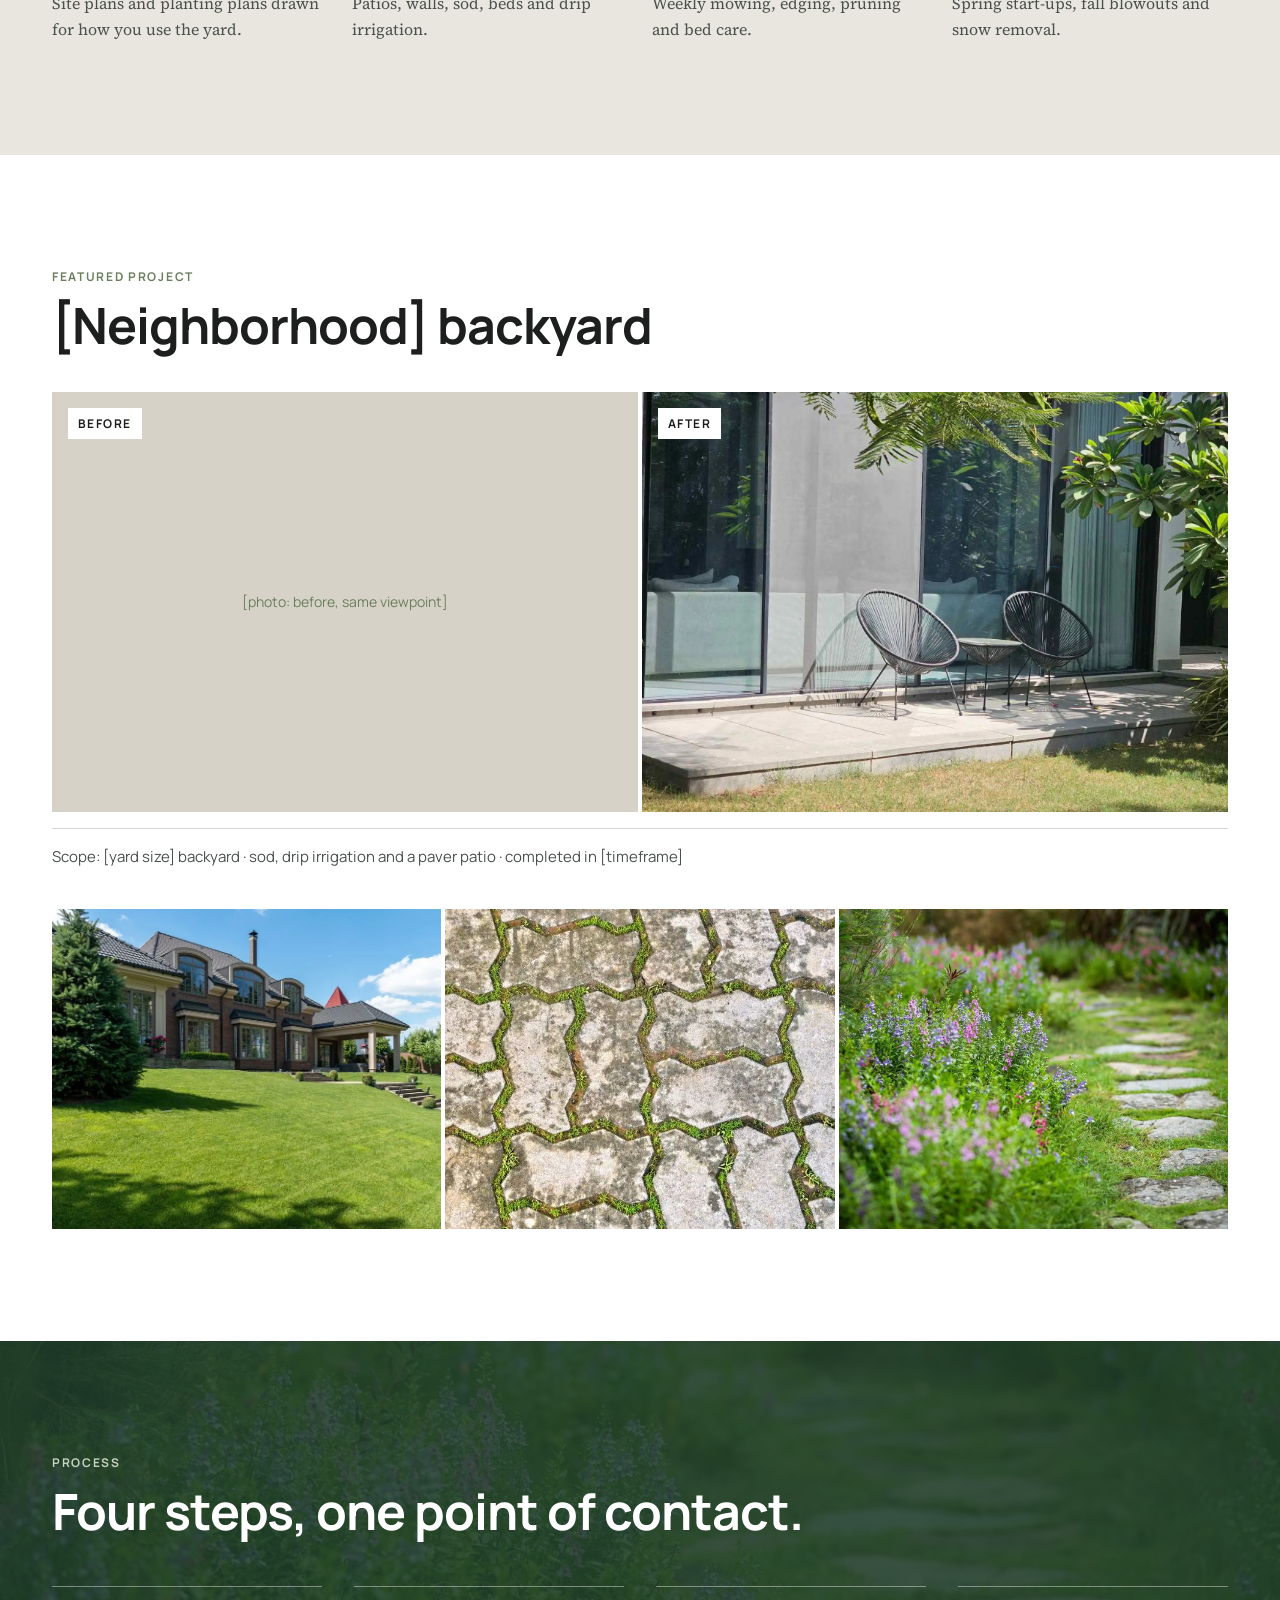
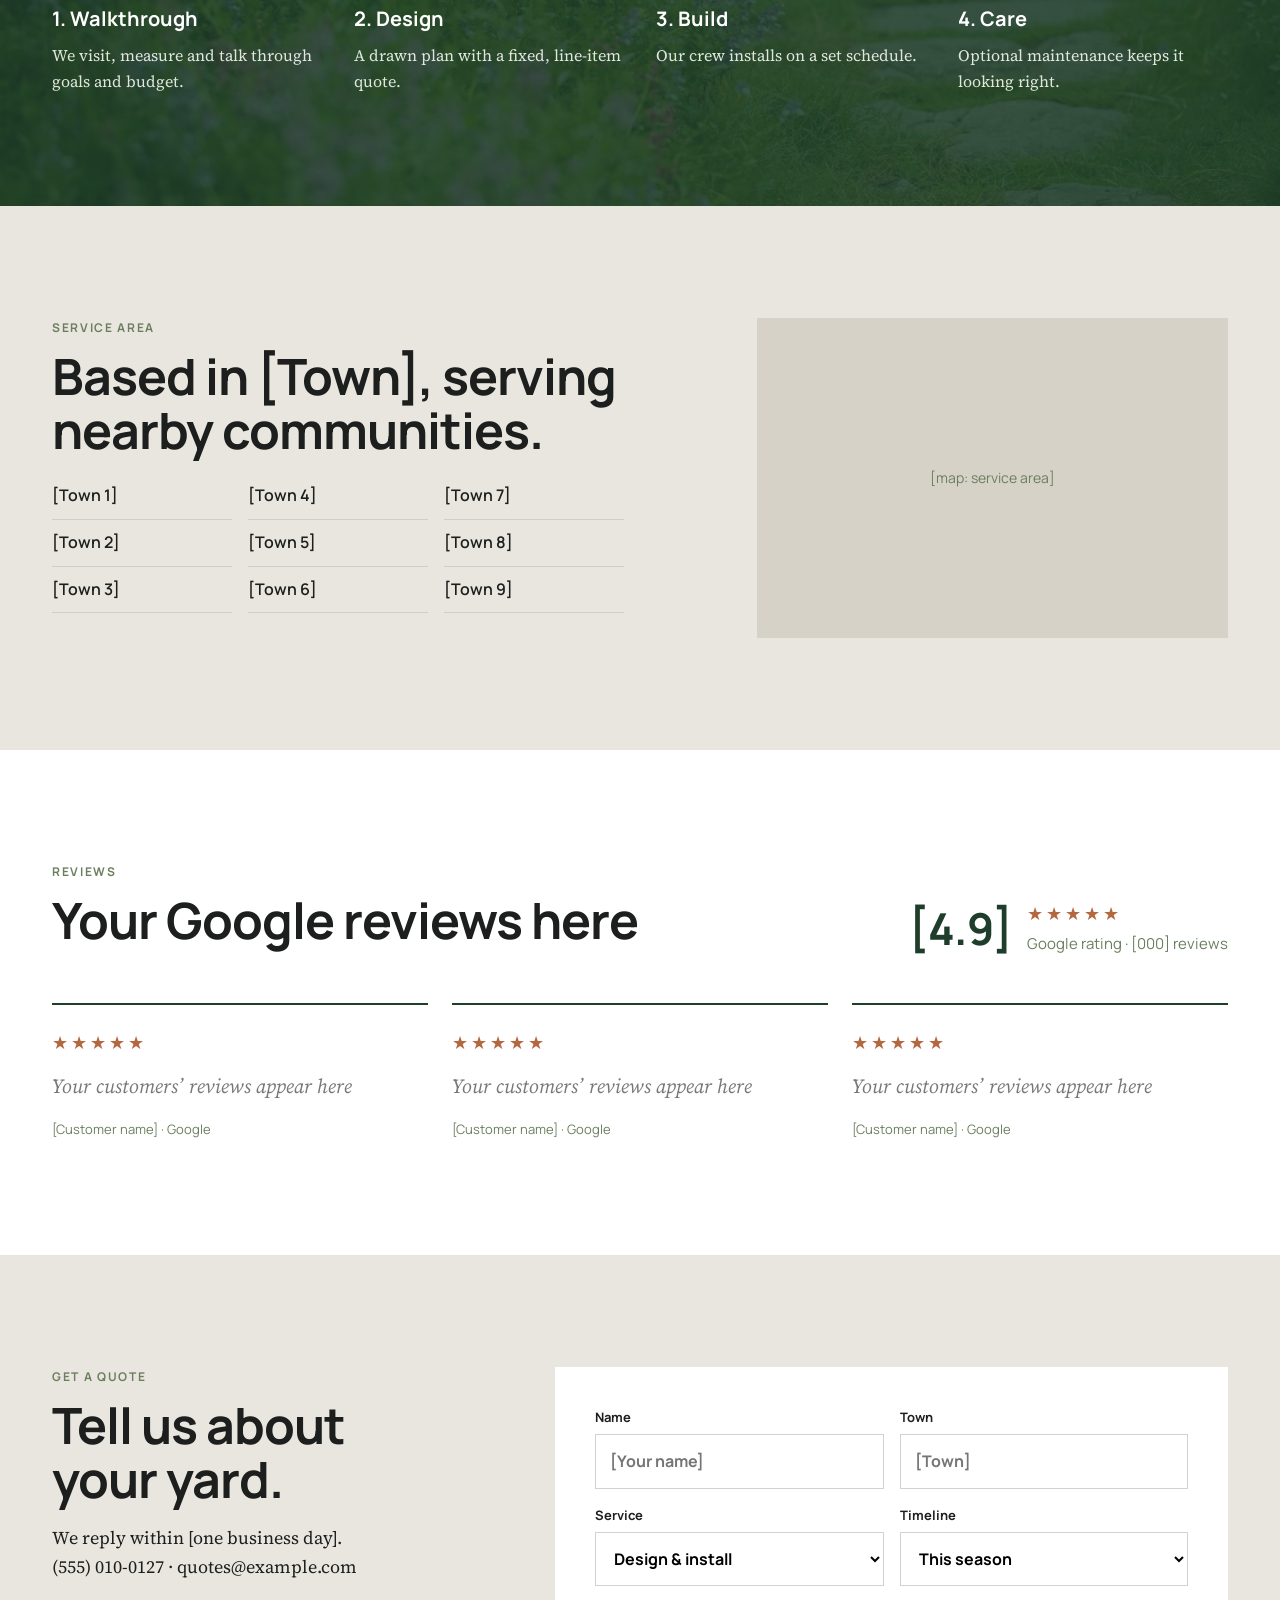
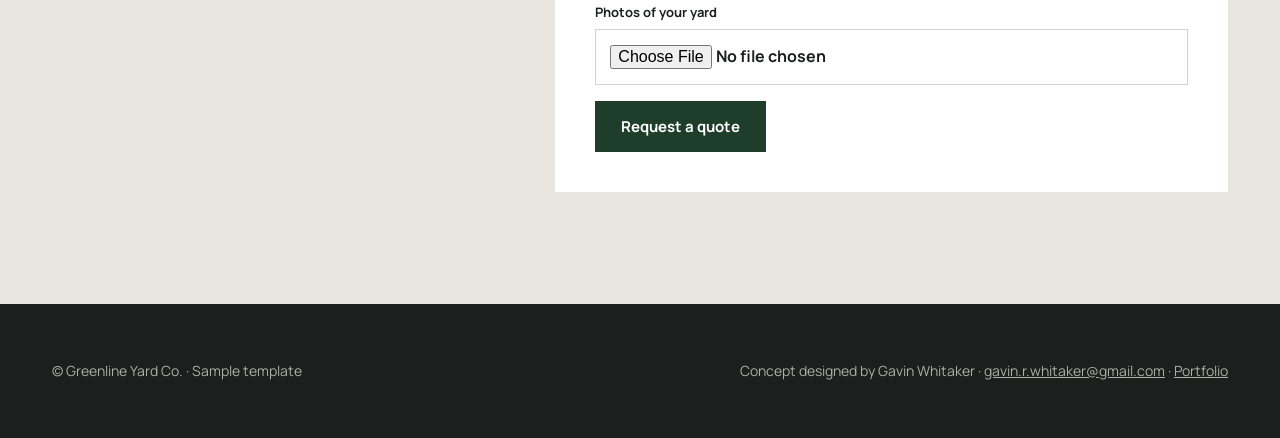
==== commit 00585a2a: "QA round 2: WebP template assets, lighter hero JPEGs, editorial banners, drop cap, hero alignment" ====
--- a/templates/greenline-yard-co/index.html
+++ b/templates/greenline-yard-co/index.html
@@ -12,7 +12,7 @@
 nav{background:#fff;position:sticky;top:0;z-index:10;border-bottom:1px solid #1F3D2B22}nav .w{display:flex;align-items:center;justify-content:space-between;height:76px;font-family:Manrope}
 .logo{font-weight:800;font-size:20px;color:#1F3D2B}.links{display:flex;gap:32px;font-size:15px;font-weight:600}.links a{text-decoration:none}
 .btn{display:inline-block;background:#1F3D2B;color:#fff;text-decoration:none;padding:15px 26px;font-family:Manrope;font-weight:700;font-size:15px;border-radius:0}.btn.l{background:#fff;color:#1F3D2B}
-.hero{position:relative;height:min(84vh,780px);min-height:540px;background:url(hero.jpg) center/cover}.hero .card{position:absolute;left:32px;bottom:48px;background:#fff;padding:40px 44px;max-width:560px}
+.hero{position:relative;height:min(84vh,780px);min-height:540px;background:url(hero.webp) center/cover}.hero .card{position:absolute;left:32px;bottom:48px;background:#fff;padding:40px 44px;max-width:560px}
 .hero h1{font-size:clamp(38px,4.6vw,60px);color:#1F3D2B}.hero p{margin:0 0 24px;color:#3a403c}@media(max-width:700px){.hero{height:auto;min-height:0;padding-top:300px}.hero .card{position:relative;left:0;bottom:0;padding:32px 20px}}
 .season{background:#1F3D2B;color:#E9E6DF;font-family:Manrope;font-size:15px}.season .w{display:flex;justify-content:space-between;gap:16px;flex-wrap:wrap;padding-top:16px;padding-bottom:16px}.season a{color:#fff;font-weight:700}
 .cards{display:grid;grid-template-columns:repeat(4,1fr);gap:24px;margin-top:48px}@media(max-width:960px){.cards{grid-template-columns:1fr 1fr}}@media(max-width:600px){.cards{grid-template-columns:1fr}}
@@ -20,7 +20,7 @@
 .proj{background:#fff}.ba{display:grid;grid-template-columns:1fr 1fr;gap:4px;margin:40px 0 16px}.ba figure{margin:0;position:relative}.ba img{width:100%;height:420px;object-fit:cover}.ba figcaption{position:absolute;left:16px;top:16px;background:#fff;font-family:Manrope;font-weight:700;font-size:12px;letter-spacing:.12em;padding:6px 10px;text-transform:uppercase}
 .ba .ph{height:420px;background:#d6d2c7;display:grid;place-items:center;color:#6B7F5E;font-family:Manrope;font-size:14px}@media(max-width:700px){.ba{grid-template-columns:1fr}.ba img,.ba .ph{height:260px}}
 .scope{font-family:Manrope;font-size:15px;color:#4a504c;border-top:1px solid #1F3D2B33;padding-top:16px}
-.proc{position:relative;background:url(bg.jpg) center/cover;color:#fff}.proc:before{content:"";position:absolute;inset:0;background:#1F3D2Be0}.proc .w{position:relative}
+.proc{position:relative;background:url(bg.webp) center/cover;color:#fff}.proc:before{content:"";position:absolute;inset:0;background:#1F3D2Be0}.proc .w{position:relative}
 .p4{display:grid;grid-template-columns:repeat(4,1fr);gap:32px;margin-top:48px}@media(max-width:860px){.p4{grid-template-columns:1fr 1fr}}.p4 b{font-family:Manrope;display:block;border-top:1px solid #ffffff66;padding-top:16px;margin-bottom:8px;font-size:20px}.p4 p{color:#dfe6dc;font-size:16px;margin:0}
 .area{columns:3;font-family:Manrope;font-weight:600;font-size:16px;padding:0;list-style:none}.area li{padding:10px 0;border-bottom:1px solid #1F3D2B22}@media(max-width:600px){.area{columns:2}}
 .map{background:#d6d2c7;min-height:320px;display:grid;place-items:center;color:#6B7F5E;font-family:Manrope;font-size:14px}
@@ -34,9 +34,9 @@
 <nav><div class="w"><div class="logo">Greenline Yard Co.</div><div class="links"><a href="#services">Services</a><a href="#projects">Projects</a><a href="#area">Service area</a></div><a class="btn" href="#quote">Get a quote</a></div></nav>
 <header class="hero"><div class="card"><p class="eyb">Design · Build · Care · [Town]</p><h1>Outdoor spaces built for how you live.</h1><p>Landscape design, installation and year-round care for homes and small properties across [Region].</p><a class="btn" href="#quote">Request a quote</a></div></header>
 <div class="season"><div class="w"><span>Sprinkler blowouts begin [Oct 15]. Reserve a slot before the first freeze.</span><a href="#quote">Book a blowout →</a></div></div>
-<section id="services"><div class="w"><div class="g12"><div style="grid-column:1/8"><p class="eyb">How can we help?</p><h2>One crew from first sketch to fall cleanup.</h2></div></div><div class="cards"><div><img src="photo-4.jpg" alt="Finished front landscape"><h3>Design</h3><p>Site plans and planting plans drawn for how you use the yard.</p></div><div><img src="photo-3.jpg" alt="Pavers with grass joints"><h3>Install</h3><p>Patios, walls, sod, beds and drip irrigation.</p></div><div><img src="photo-1.jpg" alt="Maintained lawn"><h3>Maintenance</h3><p>Weekly mowing, edging, pruning and bed care.</p></div><div><img src="photo-2.jpg" alt="Sprinkler watering lawn"><h3>Seasonal</h3><p>Spring start-ups, fall blowouts and snow removal.</p></div></div></div></section>
-<section id="projects" class="proj"><div class="w"><p class="eyb">Featured project</p><h2>[Neighborhood] backyard</h2><div class="ba"><figure><div class="ph">[photo: before, same viewpoint]</div><figcaption>Before</figcaption></figure><figure><img src="hero.jpg" alt="Finished patio and lawn"><figcaption>After</figcaption></figure></div><p class="scope">Scope: [yard size] backyard · sod, drip irrigation and a paver patio · completed in [timeframe]</p>
-<div class="gal"><img src="photo-4.jpg" alt="Front landscape"><img src="photo-3.jpg" alt="Paver detail"><img src="bg.jpg" alt="Stone garden path"></div></div></section>
+<section id="services"><div class="w"><div class="g12"><div style="grid-column:1/8"><p class="eyb">How can we help?</p><h2>One crew from first sketch to fall cleanup.</h2></div></div><div class="cards"><div><img src="photo-4.webp" alt="Finished front landscape"><h3>Design</h3><p>Site plans and planting plans drawn for how you use the yard.</p></div><div><img src="photo-3.webp" alt="Pavers with grass joints"><h3>Install</h3><p>Patios, walls, sod, beds and drip irrigation.</p></div><div><img src="photo-1.webp" alt="Maintained lawn"><h3>Maintenance</h3><p>Weekly mowing, edging, pruning and bed care.</p></div><div><img src="photo-2.webp" alt="Sprinkler watering lawn"><h3>Seasonal</h3><p>Spring start-ups, fall blowouts and snow removal.</p></div></div></div></section>
+<section id="projects" class="proj"><div class="w"><p class="eyb">Featured project</p><h2>[Neighborhood] backyard</h2><div class="ba"><figure><div class="ph">[photo: before, same viewpoint]</div><figcaption>Before</figcaption></figure><figure><img src="hero.webp" alt="Finished patio and lawn"><figcaption>After</figcaption></figure></div><p class="scope">Scope: [yard size] backyard · sod, drip irrigation and a paver patio · completed in [timeframe]</p>
+<div class="gal"><img src="photo-4.webp" alt="Front landscape"><img src="photo-3.webp" alt="Paver detail"><img src="bg.webp" alt="Stone garden path"></div></div></section>
 <section class="proc"><div class="w"><p class="eyb" style="color:#c7d3bf">Process</p><h2>Four steps, one point of contact.</h2><div class="p4"><div><b>1. Walkthrough</b><p>We visit, measure and talk through goals and budget.</p></div><div><b>2. Design</b><p>A drawn plan with a fixed, line-item quote.</p></div><div><b>3. Build</b><p>Our crew installs on a set schedule.</p></div><div><b>4. Care</b><p>Optional maintenance keeps it looking right.</p></div></div></div></section>
 <section id="area"><div class="w g12"><div style="grid-column:1/7"><p class="eyb">Service area</p><h2>Based in [Town], serving nearby communities.</h2><ul class="area"><li>[Town 1]</li><li>[Town 2]</li><li>[Town 3]</li><li>[Town 4]</li><li>[Town 5]</li><li>[Town 6]</li><li>[Town 7]</li><li>[Town 8]</li><li>[Town 9]</li></ul></div><div class="map" style="grid-column:8/13">[map: service area]</div></div></section>
 <section class="revs revs"><div class="w"><div class="rhead"><div><p class="eyb">Reviews</p><h2>Your Google reviews here</h2></div><div class="rb"><b>[4.9]</b><div><div class="st">★★★★★</div><small>Google rating · [000] reviews</small></div></div></div><div class="rv"><div class="rc"><div class="st">★★★★★</div><p>Your customers’ reviews appear here</p><span>[Customer name] · Google</span></div><div class="rc"><div class="st">★★★★★</div><p>Your customers’ reviews appear here</p><span>[Customer name] · Google</span></div><div class="rc"><div class="st">★★★★★</div><p>Your customers’ reviews appear here</p><span>[Customer name] · Google</span></div></div></div></section>
--- a/css/gw.css
+++ b/css/gw.css
@@ -1,6 +1,6 @@
 /* Gavin Whitaker portfolio chrome for sample sites and template previews (banner, back link, credits). */
 @import url("https://fonts.googleapis.com/css2?family=Fraunces:ital,opsz,wght@0,9..144,400;1,9..144,400&family=Inter:wght@400;600&display=swap");
 .gw-note,.sample{font:500 13px/1.5 Inter,system-ui,sans-serif!important;letter-spacing:0!important;text-transform:none!important}
-.gw-note{background:#fff3a3;color:#3a2f00;text-align:center;padding:8px 12px}
-.gw-note a,.sample a{font-family:Fraunces,Georgia,serif!important;font-style:italic;font-weight:400;color:inherit!important;text-decoration:underline;text-underline-offset:3px}
+.gw-note,.sample{background:#1f1d1a!important;color:#f6f3ee!important;text-align:center;padding:9px 12px!important;border:0!important}
+.gw-note a,.sample a{font-family:Fraunces,Georgia,serif!important;font-style:italic;font-weight:400;color:#e0b48f!important;text-decoration:underline;text-underline-offset:3px}
 .gw-credit,.gw-credit a{font-family:Inter,system-ui,sans-serif!important}
